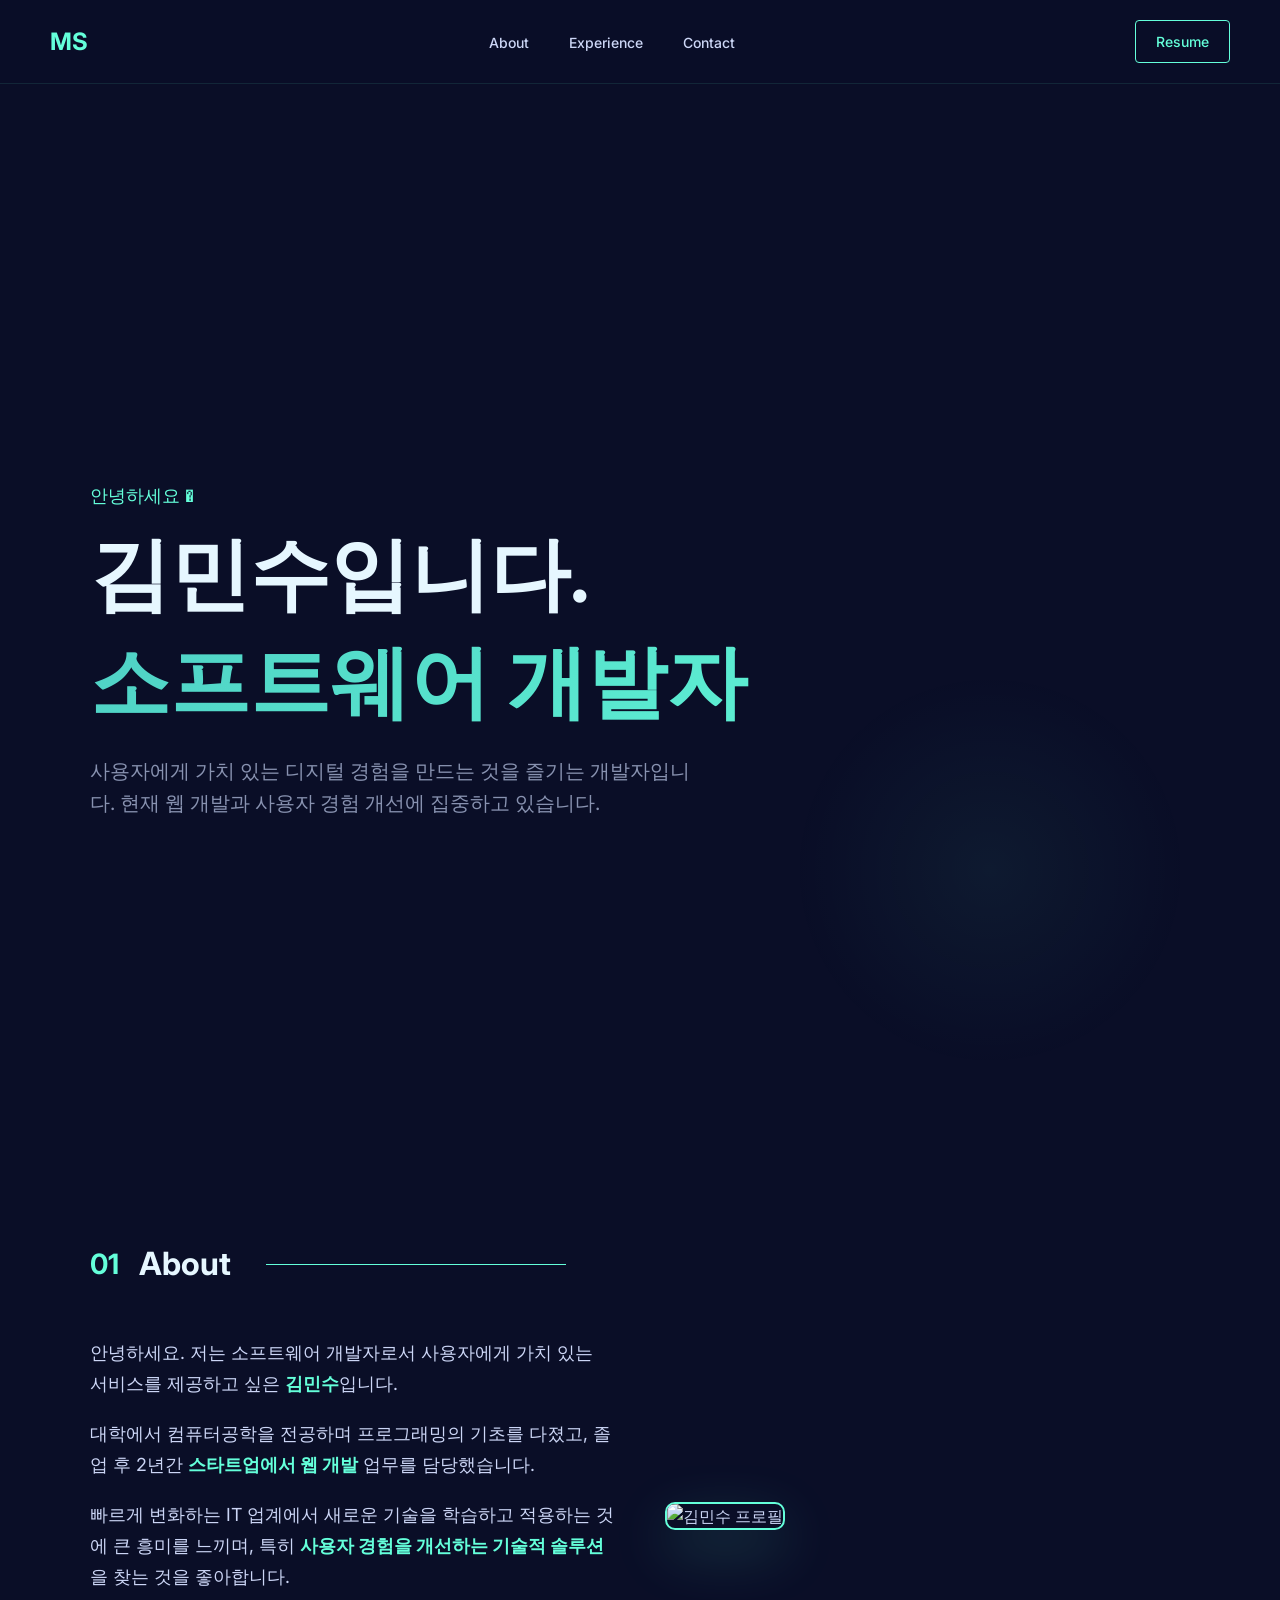
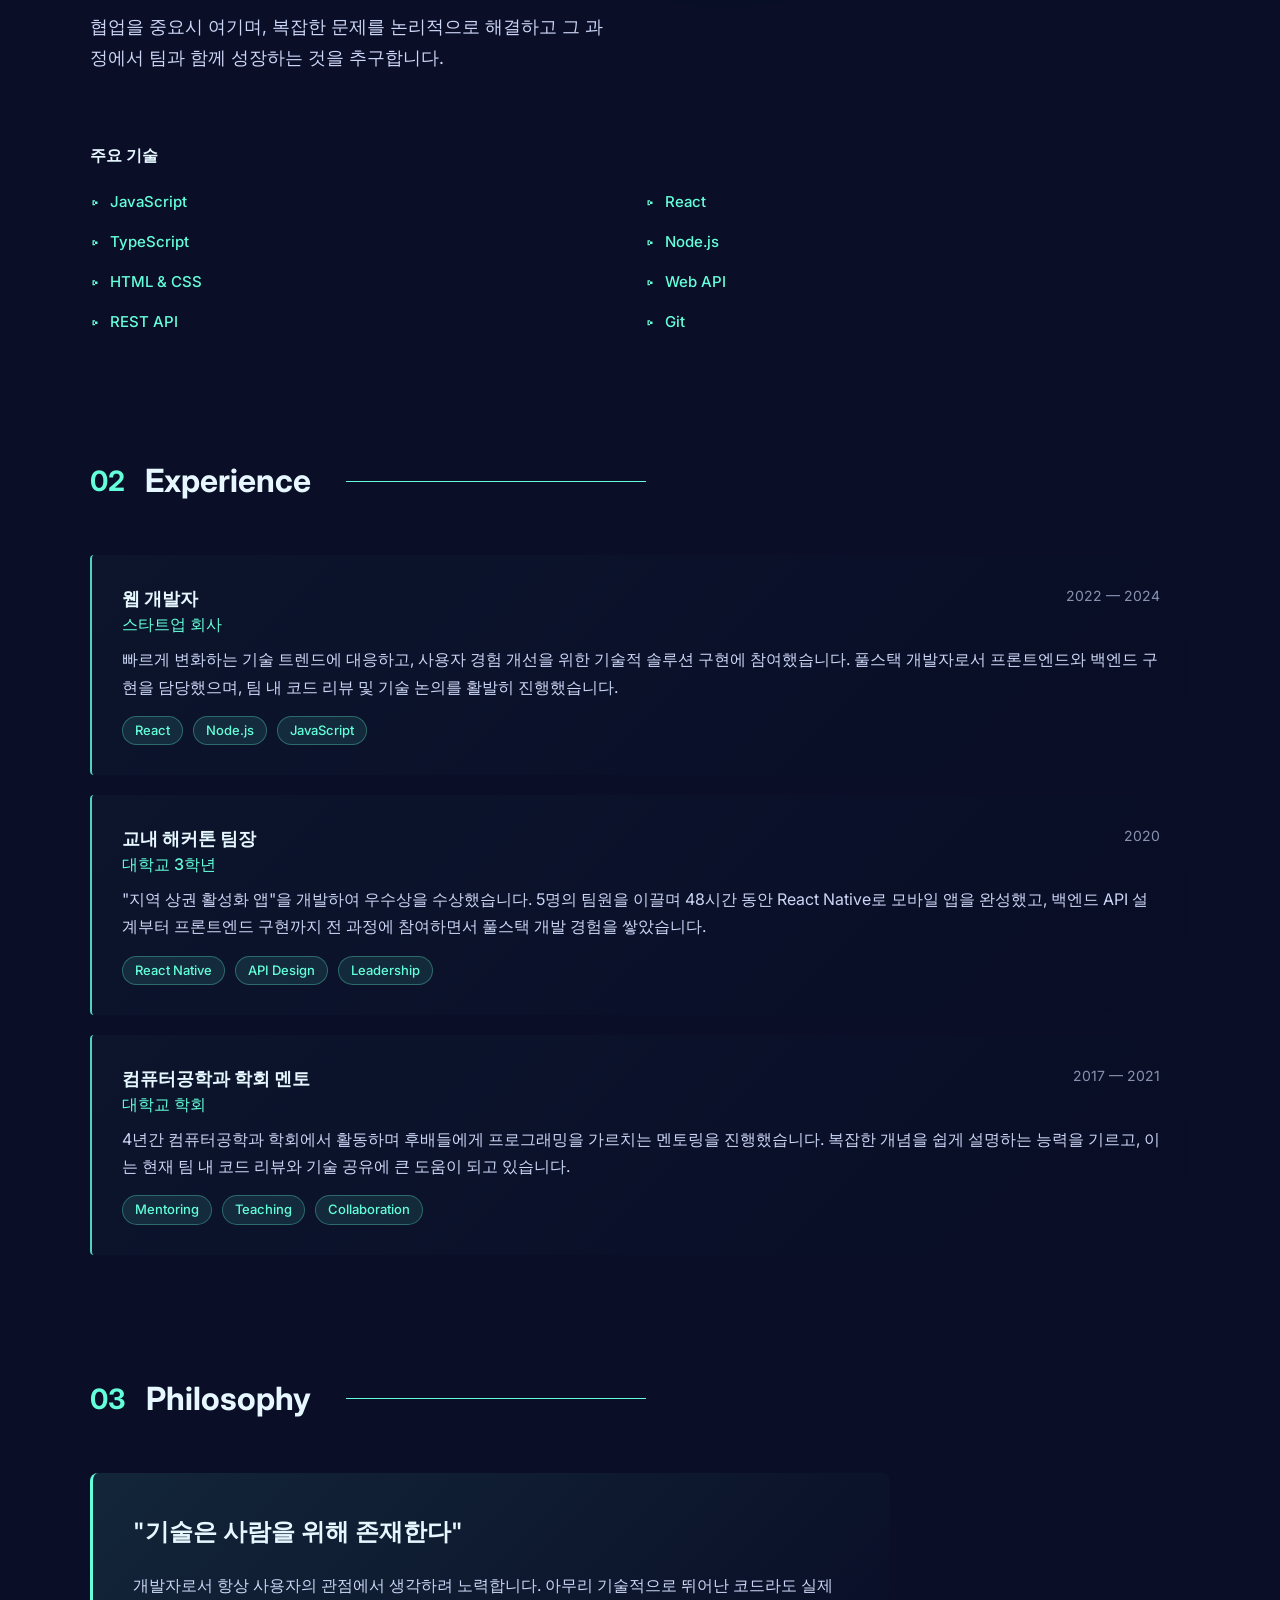
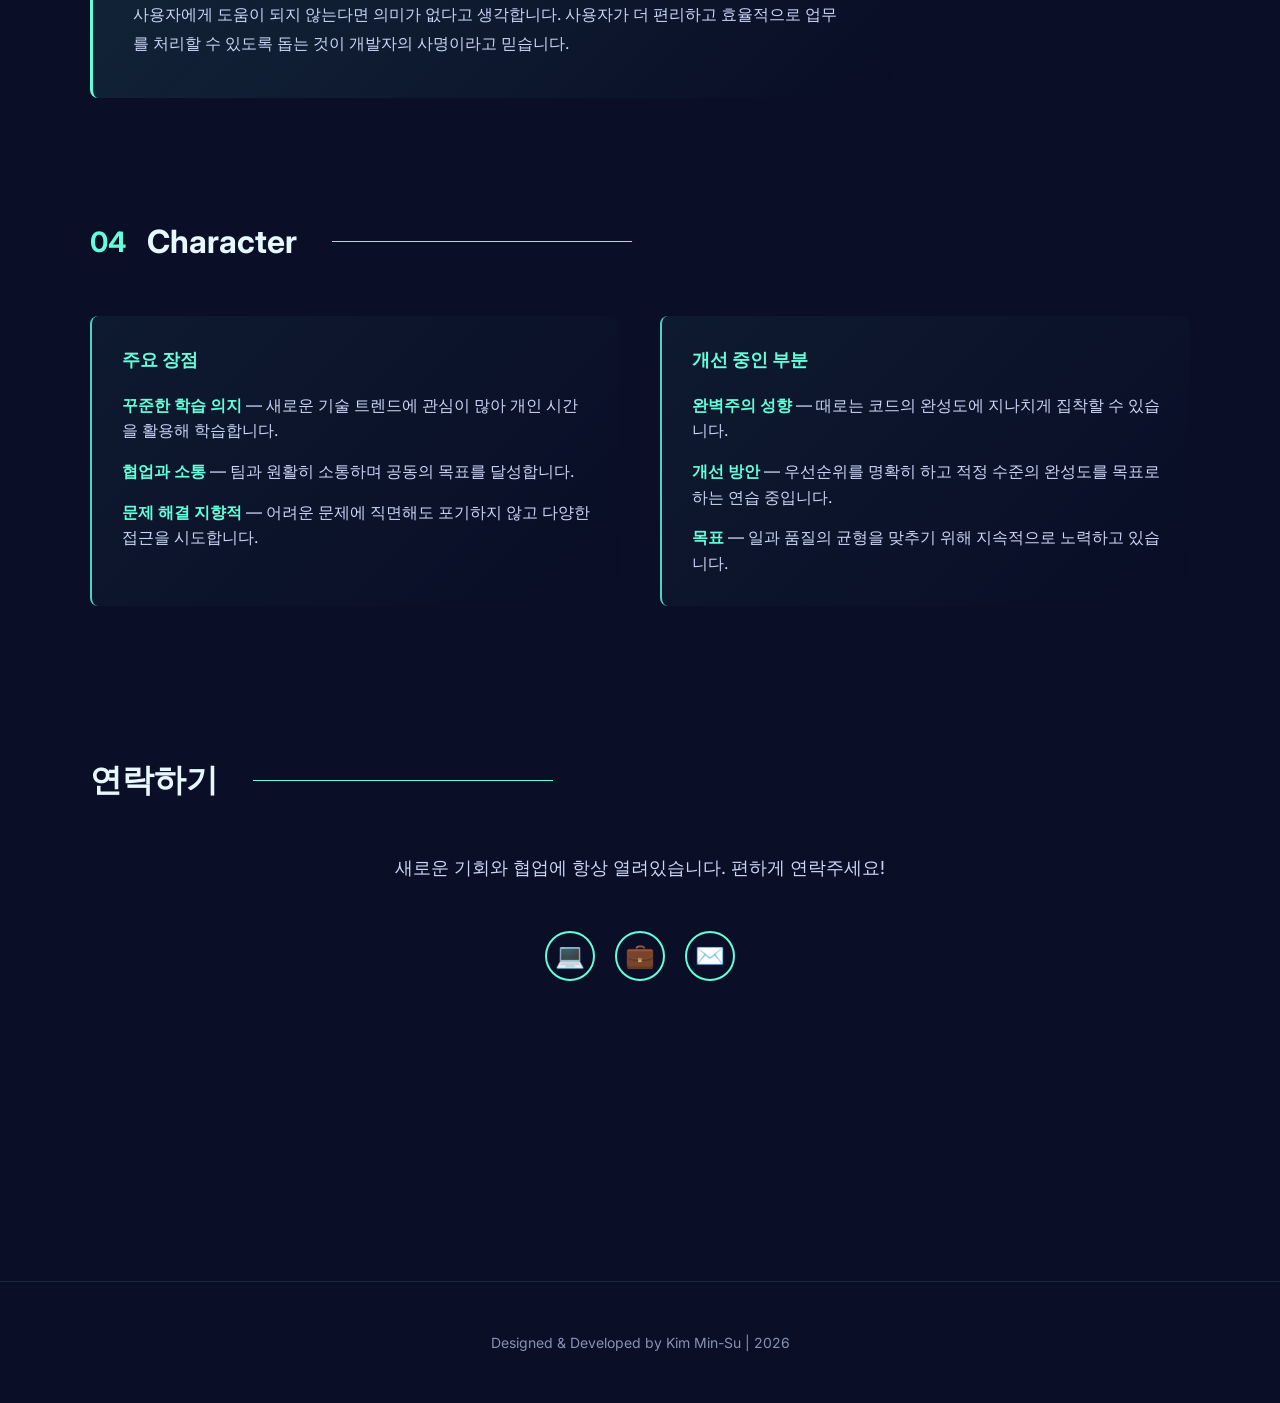
==== index.html @ 3a3f186a "Add files via upload" ====
<!DOCTYPE html>
<html lang="ko">
<head>
    <meta charset="UTF-8">
    <meta name="viewport" content="width=device-width, initial-scale=1.0">
    <title>김민수 - 소프트웨어 개발자</title>
    <link href="https://fonts.googleapis.com/css2?family=Inter:wght@400;500;600;700&display=swap" rel="stylesheet">
    <style>
        * {
            margin: 0;
            padding: 0;
            box-sizing: border-box;
        }

        :root {
            --dark-bg: #0a0e27;
            --light-text: #e6f7ff;
            --accent: #64ffda;
            --accent-teal: #4fd1c5;
            --text-muted: #8892b0;
            --text-secondary: #ccd6f6;
            --navy: #0a192f;
            --light-navy: #112240;
        }

        html {
            scroll-behavior: smooth;
        }

        body {
            font-family: 'Inter', -apple-system, BlinkMacSystemFont, 'Segoe UI', sans-serif;
            background-color: var(--dark-bg);
            color: var(--text-secondary);
            line-height: 1.5;
            font-size: 16px;
            overflow-x: hidden;
        }

        /* Navigation */
        nav {
            position: fixed;
            top: 0;
            width: 100%;
            background: rgba(10, 14, 39, 0.95);
            backdrop-filter: blur(10px);
            z-index: 100;
            padding: 20px 50px;
            display: flex;
            justify-content: space-between;
            align-items: center;
            border-bottom: 1px solid rgba(100, 255, 218, 0.1);
        }

        .nav-logo {
            font-size: 24px;
            font-weight: 700;
            color: var(--accent);
            text-decoration: none;
            transition: all 0.3s ease;
        }

        .nav-logo:hover {
            color: var(--light-text);
        }

        .nav-links {
            display: flex;
            gap: 40px;
            list-style: none;
        }

        .nav-links a {
            color: var(--text-secondary);
            text-decoration: none;
            font-size: 14px;
            font-weight: 500;
            transition: all 0.3s ease;
            position: relative;
        }

        .nav-links a::after {
            content: '';
            position: absolute;
            bottom: -5px;
            left: 0;
            width: 0;
            height: 2px;
            background: var(--accent);
            transition: width 0.3s ease;
        }

        .nav-links a:hover {
            color: var(--accent);
        }

        .nav-links a:hover::after {
            width: 100%;
        }

        .nav-resume {
            border: 1px solid var(--accent);
            color: var(--accent);
            padding: 10px 20px;
            border-radius: 4px;
            text-decoration: none;
            font-size: 14px;
            font-weight: 500;
            transition: all 0.3s ease;
        }

        .nav-resume:hover {
            background: rgba(100, 255, 218, 0.1);
            box-shadow: 0 0 20px rgba(100, 255, 218, 0.3);
        }

        /* Main Container */
        main {
            max-width: 1200px;
            margin: 0 auto;
            padding: 100px 50px;
        }

        /* Hero Section */
        .hero {
            min-height: 100vh;
            display: flex;
            flex-direction: column;
            justify-content: center;
            position: relative;
        }

        .hero::before {
            content: '';
            position: absolute;
            top: 50%;
            right: 0;
            width: 400px;
            height: 400px;
            background: radial-gradient(circle, rgba(100, 255, 218, 0.05) 0%, transparent 70%);
            pointer-events: none;
            animation: float 6s ease-in-out infinite;
        }

        @keyframes float {
            0%, 100% { transform: translateY(0px); }
            50% { transform: translateY(30px); }
        }

        .hero-content {
            position: relative;
            z-index: 1;
        }

        .hero-greeting {
            color: var(--accent);
            font-size: 18px;
            font-weight: 500;
            margin-bottom: 20px;
            animation: slideInLeft 0.8s ease 0.2s backwards;
        }

        .hero h1 {
            font-size: 80px;
            font-weight: 700;
            line-height: 1.1;
            margin-bottom: 20px;
            color: var(--light-text);
            animation: slideInLeft 0.8s ease 0.4s backwards;
        }

        .hero h2 {
            font-size: 80px;
            font-weight: 700;
            line-height: 1.1;
            margin-bottom: 30px;
            background: linear-gradient(135deg, var(--accent-teal), var(--accent));
            -webkit-background-clip: text;
            -webkit-text-fill-color: transparent;
            background-clip: text;
            animation: slideInLeft 0.8s ease 0.6s backwards;
        }

        .hero-subtitle {
            font-size: 20px;
            color: var(--text-muted);
            line-height: 1.6;
            max-width: 600px;
            margin-bottom: 40px;
            animation: slideInLeft 0.8s ease 0.8s backwards;
        }

        @keyframes slideInLeft {
            from {
                opacity: 0;
                transform: translateX(-50px);
            }
            to {
                opacity: 1;
                transform: translateX(0);
            }
        }

        /* Sections */
        section {
            margin: 120px 0;
            animation: fadeInUp 0.8s ease forwards;
            opacity: 0;
        }

        section.in-view {
            opacity: 1;
        }

        @keyframes fadeInUp {
            from {
                opacity: 0;
                transform: translateY(30px);
            }
            to {
                opacity: 1;
                transform: translateY(0);
            }
        }

        .section-header {
            display: flex;
            align-items: center;
            gap: 20px;
            margin-bottom: 50px;
        }

        .section-number {
            color: var(--accent);
            font-weight: 700;
            font-size: 28px;
        }

        .section-title {
            font-size: 32px;
            font-weight: 700;
            color: var(--light-text);
            display: flex;
            align-items: center;
            gap: 15px;
        }

        .section-title::after {
            content: '';
            width: 300px;
            height: 1px;
            background: var(--accent);
            margin-left: 20px;
        }

        /* About Section */
        .about-content {
            display: grid;
            grid-template-columns: 1fr 1fr;
            gap: 50px;
            align-items: center;
        }

        .about-text p {
            margin-bottom: 20px;
            font-size: 18px;
            line-height: 1.7;
            color: var(--text-secondary);
        }

        .about-text strong {
            color: var(--accent);
            font-weight: 600;
        }

        .skills-grid {
            display: grid;
            grid-template-columns: 1fr 1fr;
            gap: 10px;
        }

        .skill {
            color: var(--accent);
            font-size: 15px;
            font-weight: 500;
            display: flex;
            align-items: center;
            gap: 10px;
        }

        .skill::before {
            content: '▹';
            font-size: 20px;
        }

        /* Experience Section */
        .experience-list {
            list-style: none;
        }

        .experience-item {
            background: linear-gradient(135deg, rgba(100, 255, 218, 0.03) 0%, transparent 100%);
            border-left: 2px solid var(--accent-teal);
            padding: 30px;
            margin-bottom: 20px;
            border-radius: 4px;
            transition: all 0.3s ease;
            cursor: pointer;
        }

        .experience-item:hover {
            background: linear-gradient(135deg, rgba(100, 255, 218, 0.1) 0%, transparent 100%);
            transform: translateX(10px);
            border-left-color: var(--accent);
        }

        .experience-header {
            display: flex;
            justify-content: space-between;
            align-items: start;
            margin-bottom: 10px;
        }

        .exp-title {
            font-size: 18px;
            font-weight: 600;
            color: var(--light-text);
        }

        .exp-company {
            color: var(--accent);
            font-weight: 500;
            font-size: 16px;
        }

        .exp-date {
            color: var(--text-muted);
            font-size: 14px;
            white-space: nowrap;
        }

        .exp-description {
            color: var(--text-secondary);
            font-size: 16px;
            line-height: 1.7;
            margin-bottom: 15px;
        }

        .exp-tags {
            display: flex;
            flex-wrap: wrap;
            gap: 10px;
        }

        .exp-tag {
            color: var(--accent);
            font-size: 13px;
            font-weight: 500;
            background: rgba(100, 255, 218, 0.1);
            padding: 4px 12px;
            border-radius: 20px;
            border: 1px solid rgba(100, 255, 218, 0.3);
        }

        /* Social Links */
        .social-links {
            display: flex;
            gap: 20px;
            margin-top: 50px;
            justify-content: center;
        }

        .social-link {
            width: 50px;
            height: 50px;
            border: 2px solid var(--accent);
            border-radius: 50%;
            display: flex;
            align-items: center;
            justify-content: center;
            color: var(--accent);
            text-decoration: none;
            font-size: 20px;
            transition: all 0.3s ease;
        }

        .social-link:hover {
            background: rgba(100, 255, 218, 0.1);
            transform: translateY(-5px);
            box-shadow: 0 10px 30px rgba(100, 255, 218, 0.2);
        }

        /* Footer */
        footer {
            text-align: center;
            padding: 50px;
            color: var(--text-muted);
            font-size: 14px;
            border-top: 1px solid rgba(100, 255, 218, 0.1);
            margin-top: 100px;
        }

        /* Responsive */
        @media (max-width: 768px) {
            nav {
                padding: 15px 30px;
            }

            .nav-links {
                display: none;
            }

            main {
                padding: 60px 30px;
            }

            .hero h1, .hero h2 {
                font-size: 48px;
            }

            .hero-subtitle {
                font-size: 18px;
            }

            .about-content {
                grid-template-columns: 1fr;
            }

            .section-title::after {
                display: none;
            }

            .skills-grid {
                grid-template-columns: 1fr;
            }

            .section {
                margin: 80px 0;
            }

            .experience-header {
                flex-direction: column;
            }

            .exp-date {
                white-space: normal;
                margin-top: 5px;
            }
        }

        /* Animations */
        @keyframes glow {
            0%, 100% { box-shadow: 0 0 0 0 rgba(100, 255, 218, 0.4); }
            50% { box-shadow: 0 0 0 10px rgba(100, 255, 218, 0); }
        }

        .pulse {
            animation: glow 2s infinite;
        }

        /* Profile Image */
        .profile-image {
            width: 300px;
            height: 300px;
            border-radius: 10px;
            object-fit: cover;
            border: 2px solid var(--accent);
            box-shadow: 0 20px 60px rgba(100, 255, 218, 0.2);
            transition: all 0.3s ease;
        }

        .profile-image:hover {
            box-shadow: 0 30px 80px rgba(100, 255, 218, 0.3);
            transform: translateY(-10px);
        }

        @media (max-width: 768px) {
            .profile-image {
                width: 250px;
                height: 250px;
            }
        }
    </style>
    </style>
</head>
<body>
    <!-- Navigation -->
    <nav>
        <a href="#" class="nav-logo">MS</a>
        <ul class="nav-links">
            <li><a href="#about">About</a></li>
            <li><a href="#experience">Experience</a></li>
            <li><a href="#contact">Contact</a></li>
        </ul>
        <a href="#" class="nav-resume">Resume</a>
    </nav>

    <!-- Main Content -->
    <main>
        <!-- Hero Section -->
        <section class="hero">
            <div class="hero-content">
                <p class="hero-greeting">안녕하세요 �</p>
                <h1>김민수입니다.</h1>
                <h2>소프트웨어 개발자</h2>
                <p class="hero-subtitle">사용자에게 가치 있는 디지털 경험을 만드는 것을 즐기는 개발자입니다. 현재 웹 개발과 사용자 경험 개선에 집중하고 있습니다.</p>
            </div>
        </section>

        <!-- About Section -->
        <section id="about">
            <div class="section-header">
                <span class="section-number">01</span>
                <h2 class="section-title">About</h2>
            </div>
            <div class="about-content">
                <div class="about-text">
                    <p>안녕하세요. 저는 소프트웨어 개발자로서 사용자에게 가치 있는 서비스를 제공하고 싶은 <strong>김민수</strong>입니다.</p>
                    <p>대학에서 컴퓨터공학을 전공하며 프로그래밍의 기초를 다졌고, 졸업 후 2년간 <strong>스타트업에서 웹 개발</strong> 업무를 담당했습니다.</p>
                    <p>빠르게 변화하는 IT 업계에서 새로운 기술을 학습하고 적용하는 것에 큰 흥미를 느끼며, 특히 <strong>사용자 경험을 개선하는 기술적 솔루션</strong>을 찾는 것을 좋아합니다.</p>
                    <p>협업을 중요시 여기며, 복잡한 문제를 논리적으로 해결하고 그 과정에서 팀과 함께 성장하는 것을 추구합니다.</p>
                </div>
                <div>
                    <img src="profile.png" alt="김민수 프로필" class="profile-image" />
                </div>
            </div>
            <div style="margin-top: 50px;">
                <p style="font-weight: 600; font-size: 16px; color: var(--light-text); margin-bottom: 20px;">주요 기술</p>
                <div class="skills-grid">
                    <div class="skill">JavaScript</div>
                    <div class="skill">React</div>
                    <div class="skill">TypeScript</div>
                    <div class="skill">Node.js</div>
                    <div class="skill">HTML & CSS</div>
                    <div class="skill">Web API</div>
                    <div class="skill">REST API</div>
                    <div class="skill">Git</div>
                </div>
            </div>
        </section>

        <!-- Experience Section -->
        <section id="experience">
            <div class="section-header">
                <span class="section-number">02</span>
                <h2 class="section-title">Experience</h2>
            </div>
            <ul class="experience-list">
                <li class="experience-item">
                    <div class="experience-header">
                        <div>
                            <p class="exp-title">웹 개발자</p>
                            <p class="exp-company">스타트업 회사</p>
                        </div>
                        <p class="exp-date">2022 — 2024</p>
                    </div>
                    <p class="exp-description">빠르게 변화하는 기술 트렌드에 대응하고, 사용자 경험 개선을 위한 기술적 솔루션 구현에 참여했습니다. 풀스택 개발자로서 프론트엔드와 백엔드 구현을 담당했으며, 팀 내 코드 리뷰 및 기술 논의를 활발히 진행했습니다.</p>
                    <div class="exp-tags">
                        <span class="exp-tag">React</span>
                        <span class="exp-tag">Node.js</span>
                        <span class="exp-tag">JavaScript</span>
                    </div>
                </li>

                <li class="experience-item">
                    <div class="experience-header">
                        <div>
                            <p class="exp-title">교내 해커톤 팀장</p>
                            <p class="exp-company">대학교 3학년</p>
                        </div>
                        <p class="exp-date">2020</p>
                    </div>
                    <p class="exp-description">"지역 상권 활성화 앱"을 개발하여 우수상을 수상했습니다. 5명의 팀원을 이끌며 48시간 동안 React Native로 모바일 앱을 완성했고, 백엔드 API 설계부터 프론트엔드 구현까지 전 과정에 참여하면서 풀스택 개발 경험을 쌓았습니다.</p>
                    <div class="exp-tags">
                        <span class="exp-tag">React Native</span>
                        <span class="exp-tag">API Design</span>
                        <span class="exp-tag">Leadership</span>
                    </div>
                </li>

                <li class="experience-item">
                    <div class="experience-header">
                        <div>
                            <p class="exp-title">컴퓨터공학과 학회 멘토</p>
                            <p class="exp-company">대학교 학회</p>
                        </div>
                        <p class="exp-date">2017 — 2021</p>
                    </div>
                    <p class="exp-description">4년간 컴퓨터공학과 학회에서 활동하며 후배들에게 프로그래밍을 가르치는 멘토링을 진행했습니다. 복잡한 개념을 쉽게 설명하는 능력을 기르고, 이는 현재 팀 내 코드 리뷰와 기술 공유에 큰 도움이 되고 있습니다.</p>
                    <div class="exp-tags">
                        <span class="exp-tag">Mentoring</span>
                        <span class="exp-tag">Teaching</span>
                        <span class="exp-tag">Collaboration</span>
                    </div>
                </li>
            </ul>
        </section>

        <!-- Life Philosophy Section -->
        <section>
            <div class="section-header">
                <span class="section-number">03</span>
                <h2 class="section-title">Philosophy</h2>
            </div>
            <div style="background: linear-gradient(135deg, rgba(100, 255, 218, 0.1) 0%, transparent 100%); border-left: 3px solid var(--accent); padding: 40px; border-radius: 8px; max-width: 800px;">
                <p style="font-size: 24px; color: var(--light-text); font-weight: 600; margin-bottom: 20px; line-height: 1.6;">
                    "기술은 사람을 위해 존재한다"
                </p>
                <p style="font-size: 16px; color: var(--text-secondary); line-height: 1.8;">
                    개발자로서 항상 사용자의 관점에서 생각하려 노력합니다. 아무리 기술적으로 뛰어난 코드라도 실제 사용자에게 도움이 되지 않는다면 의미가 없다고 생각합니다. 사용자가 더 편리하고 효율적으로 업무를 처리할 수 있도록 돕는 것이 개발자의 사명이라고 믿습니다.
                </p>
            </div>
        </section>

        <!-- Character Section -->
        <section>
            <div class="section-header">
                <span class="section-number">04</span>
                <h2 class="section-title">Character</h2>
            </div>
            <div style="display: grid; grid-template-columns: 1fr 1fr; gap: 40px;">
                <div style="background: linear-gradient(135deg, rgba(100, 255, 218, 0.05) 0%, transparent 100%); border-left: 2px solid var(--accent-teal); padding: 30px; border-radius: 8px;">
                    <h3 style="color: var(--accent); font-size: 18px; font-weight: 600; margin-bottom: 20px;">주요 장점</h3>
                    <ul style="list-style: none;">
                        <li style="margin-bottom: 15px; color: var(--text-secondary); line-height: 1.6;">
                            <span style="color: var(--accent); font-weight: 600;">꾸준한 학습 의지</span> — 새로운 기술 트렌드에 관심이 많아 개인 시간을 활용해 학습합니다.
                        </li>
                        <li style="margin-bottom: 15px; color: var(--text-secondary); line-height: 1.6;">
                            <span style="color: var(--accent); font-weight: 600;">협업과 소통</span> — 팀과 원활히 소통하며 공동의 목표를 달성합니다.
                        </li>
                        <li style="color: var(--text-secondary); line-height: 1.6;">
                            <span style="color: var(--accent); font-weight: 600;">문제 해결 지향적</span> — 어려운 문제에 직면해도 포기하지 않고 다양한 접근을 시도합니다.
                        </li>
                    </ul>
                </div>
                <div style="background: linear-gradient(135deg, rgba(100, 255, 218, 0.05) 0%, transparent 100%); border-left: 2px solid var(--accent-teal); padding: 30px; border-radius: 8px;">
                    <h3 style="color: var(--accent); font-size: 18px; font-weight: 600; margin-bottom: 20px;">개선 중인 부분</h3>
                    <ul style="list-style: none;">
                        <li style="margin-bottom: 15px; color: var(--text-secondary); line-height: 1.6;">
                            <span style="color: var(--accent); font-weight: 600;">완벽주의 성향</span> — 때로는 코드의 완성도에 지나치게 집착할 수 있습니다.
                        </li>
                        <li style="margin-bottom: 15px; color: var(--text-secondary); line-height: 1.6;">
                            <span style="color: var(--accent); font-weight: 600;">개선 방안</span> — 우선순위를 명확히 하고 적정 수준의 완성도를 목표로 하는 연습 중입니다.
                        </li>
                        <li style="color: var(--text-secondary); line-height: 1.6;">
                            <span style="color: var(--accent); font-weight: 600;">목표</span> — 일과 품질의 균형을 맞추기 위해 지속적으로 노력하고 있습니다.
                        </li>
                    </ul>
                </div>
            </div>
        </section>

        <!-- Contact Section -->
        <section id="contact" style="text-align: center; margin-top: 150px; margin-bottom: 100px;">
            <div class="section-header" style="justify-content: center; margin-bottom: 50px;">
                <h2 class="section-title" style="flex: 1;">연락하기</h2>
            </div>
            <p style="font-size: 18px; color: var(--text-secondary); margin-bottom: 40px; max-width: 600px; margin-left: auto; margin-right: auto;">
                새로운 기회와 협업에 항상 열려있습니다. 편하게 연락주세요!
            </p>
            <div class="social-links">
                <a href="https://github.com" class="social-link" title="GitHub">
                    <span style="font-size: 24px;">💻</span>
                </a>
                <a href="https://linkedin.com" class="social-link" title="LinkedIn">
                    <span style="font-size: 24px;">💼</span>
                </a>
                <a href="mailto:example@email.com" class="social-link" title="Email">
                    <span style="font-size: 24px;">✉️</span>
                </a>
            </div>
        </section>
    </main>

    <!-- Footer -->
    <footer>
        <p>Designed & Developed by Kim Min-Su | 2026</p>
    </footer>

    <script>
        // Intersection Observer for scroll animations
        const observerOptions = {
            threshold: 0.1,
            rootMargin: '0px 0px -100px 0px'
        };

        const observer = new IntersectionObserver((entries) => {
            entries.forEach(entry => {
                if (entry.isIntersecting) {
                    entry.target.classList.add('in-view');
                }
            });
        }, observerOptions);

        document.querySelectorAll('section').forEach(section => {
            observer.observe(section);
        });

        // Smooth scroll for navigation links
        document.querySelectorAll('a[href^="#"]').forEach(anchor => {
            anchor.addEventListener('click', function (e) {
                e.preventDefault();
                const target = document.querySelector(this.getAttribute('href'));
                if (target) {
                    target.scrollIntoView({
                        behavior: 'smooth',
                        block: 'start'
                    });
                }
            });
        });

        // Navbar background on scroll
        const nav = document.querySelector('nav');
        window.addEventListener('scroll', () => {
            if (window.scrollY > 50) {
                nav.style.background = 'rgba(10, 14, 39, 0.98)';
                nav.style.boxShadow = '0 10px 30px rgba(0, 0, 0, 0.3)';
            } else {
                nav.style.background = 'rgba(10, 14, 39, 0.95)';
                nav.style.boxShadow = 'none';
            }
        });

        // Add event listeners to experience items
        document.querySelectorAll('.experience-item').forEach(item => {
            item.addEventListener('mouseenter', function() {
                this.style.background = 'linear-gradient(135deg, rgba(100, 255, 218, 0.15) 0%, transparent 100%)';
            });
            item.addEventListener('mouseleave', function() {
                this.style.background = 'linear-gradient(135deg, rgba(100, 255, 218, 0.03) 0%, transparent 100%)';
            });
        });

        // Console message
        console.log(
            '%c👨‍💻 김민수 - 소프트웨어 개발자',
            'font-size: 20px; color: #64ffda; font-weight: bold; text-shadow: 0 0 10px rgba(100, 255, 218, 0.5);'
        );
        console.log(
            '%c좋은 디지털 경험을 만드는 것을 좋아합니다.',
            'font-size: 14px; color: #ccd6f6;'
        );
    </script>
</body>
</html>
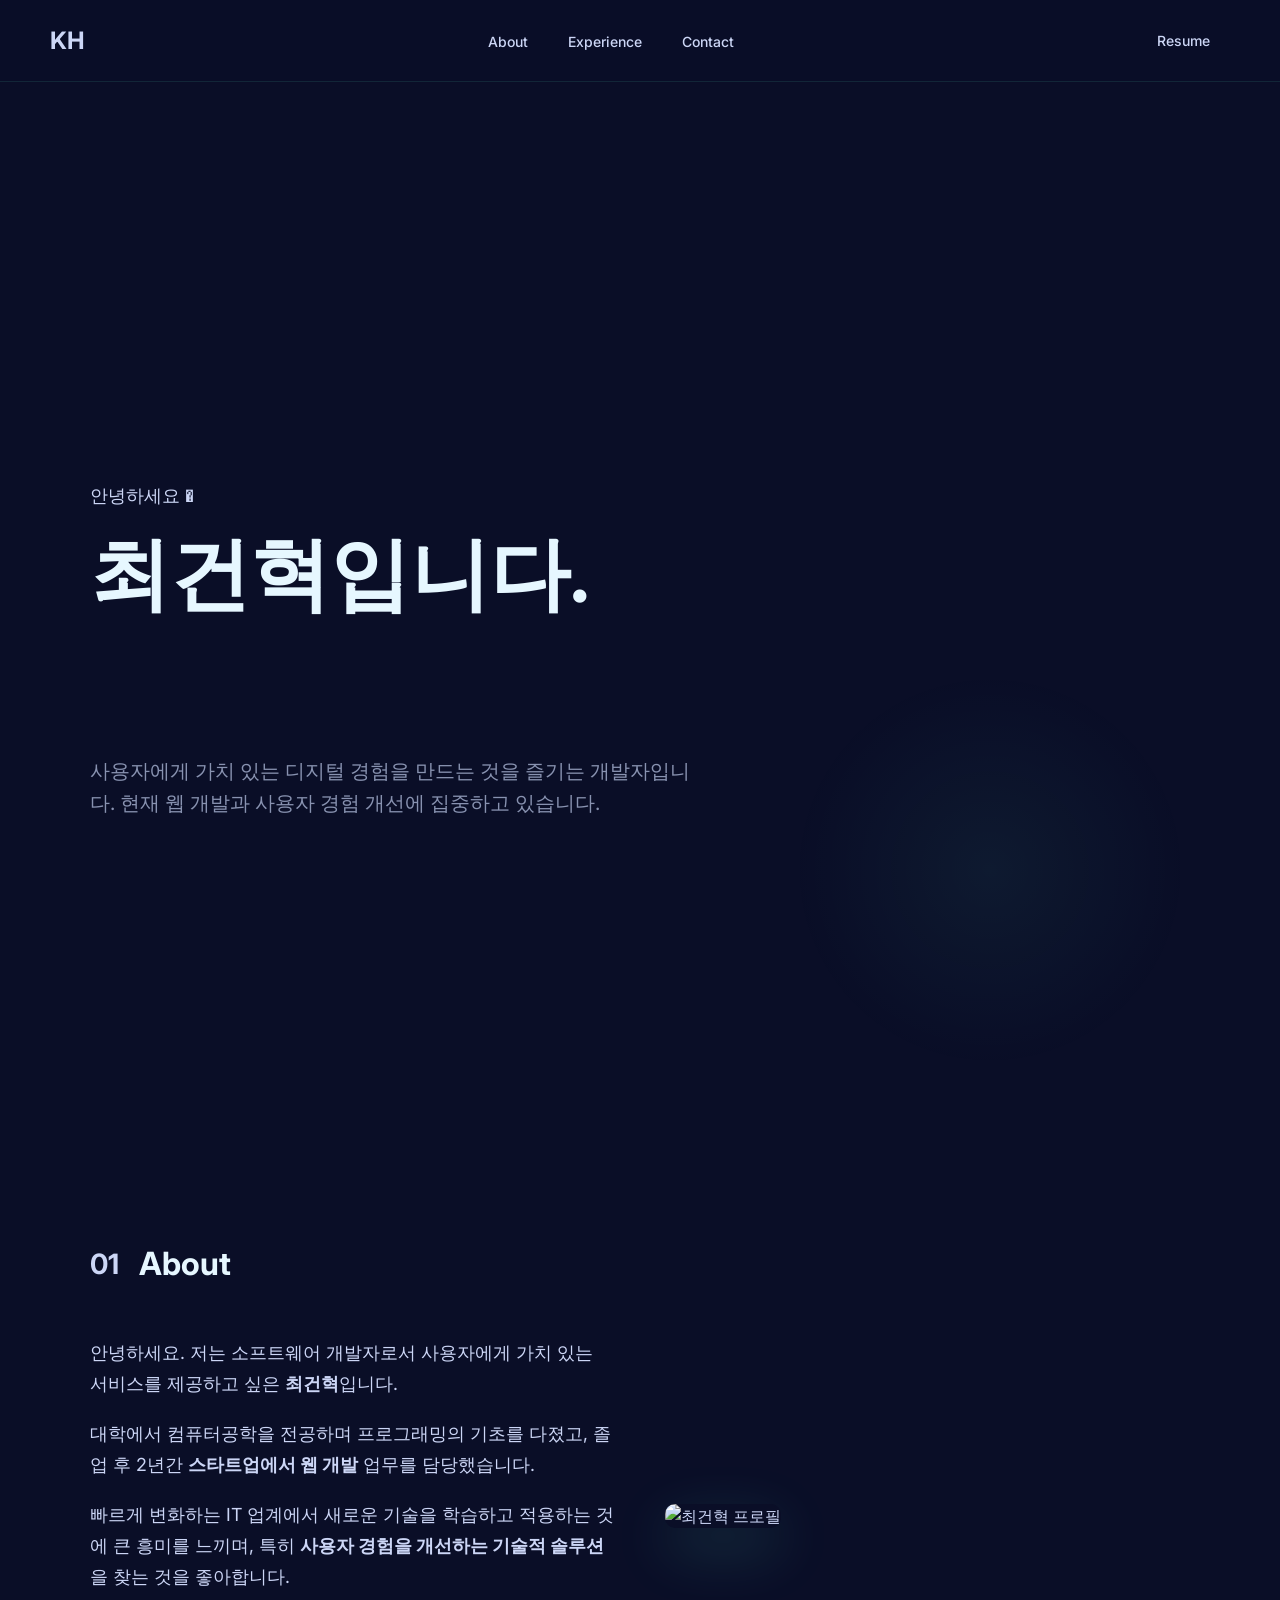
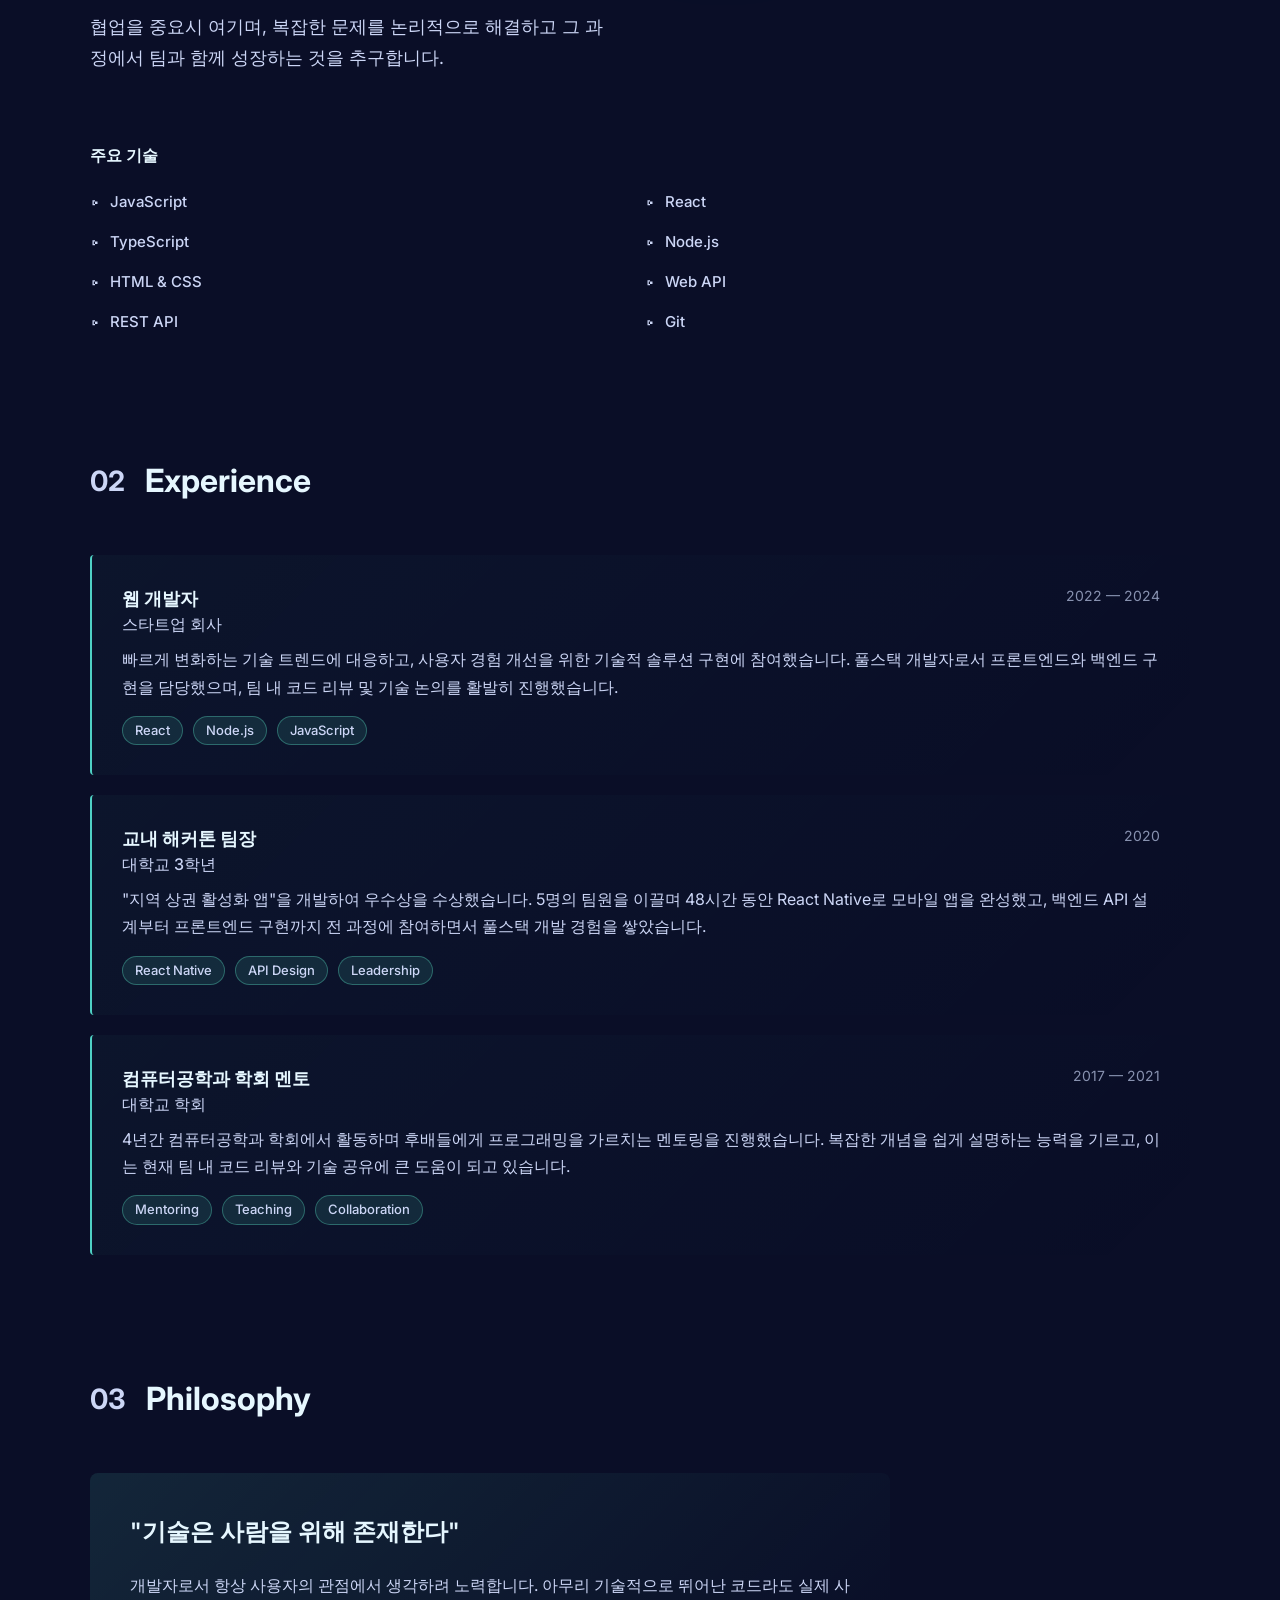
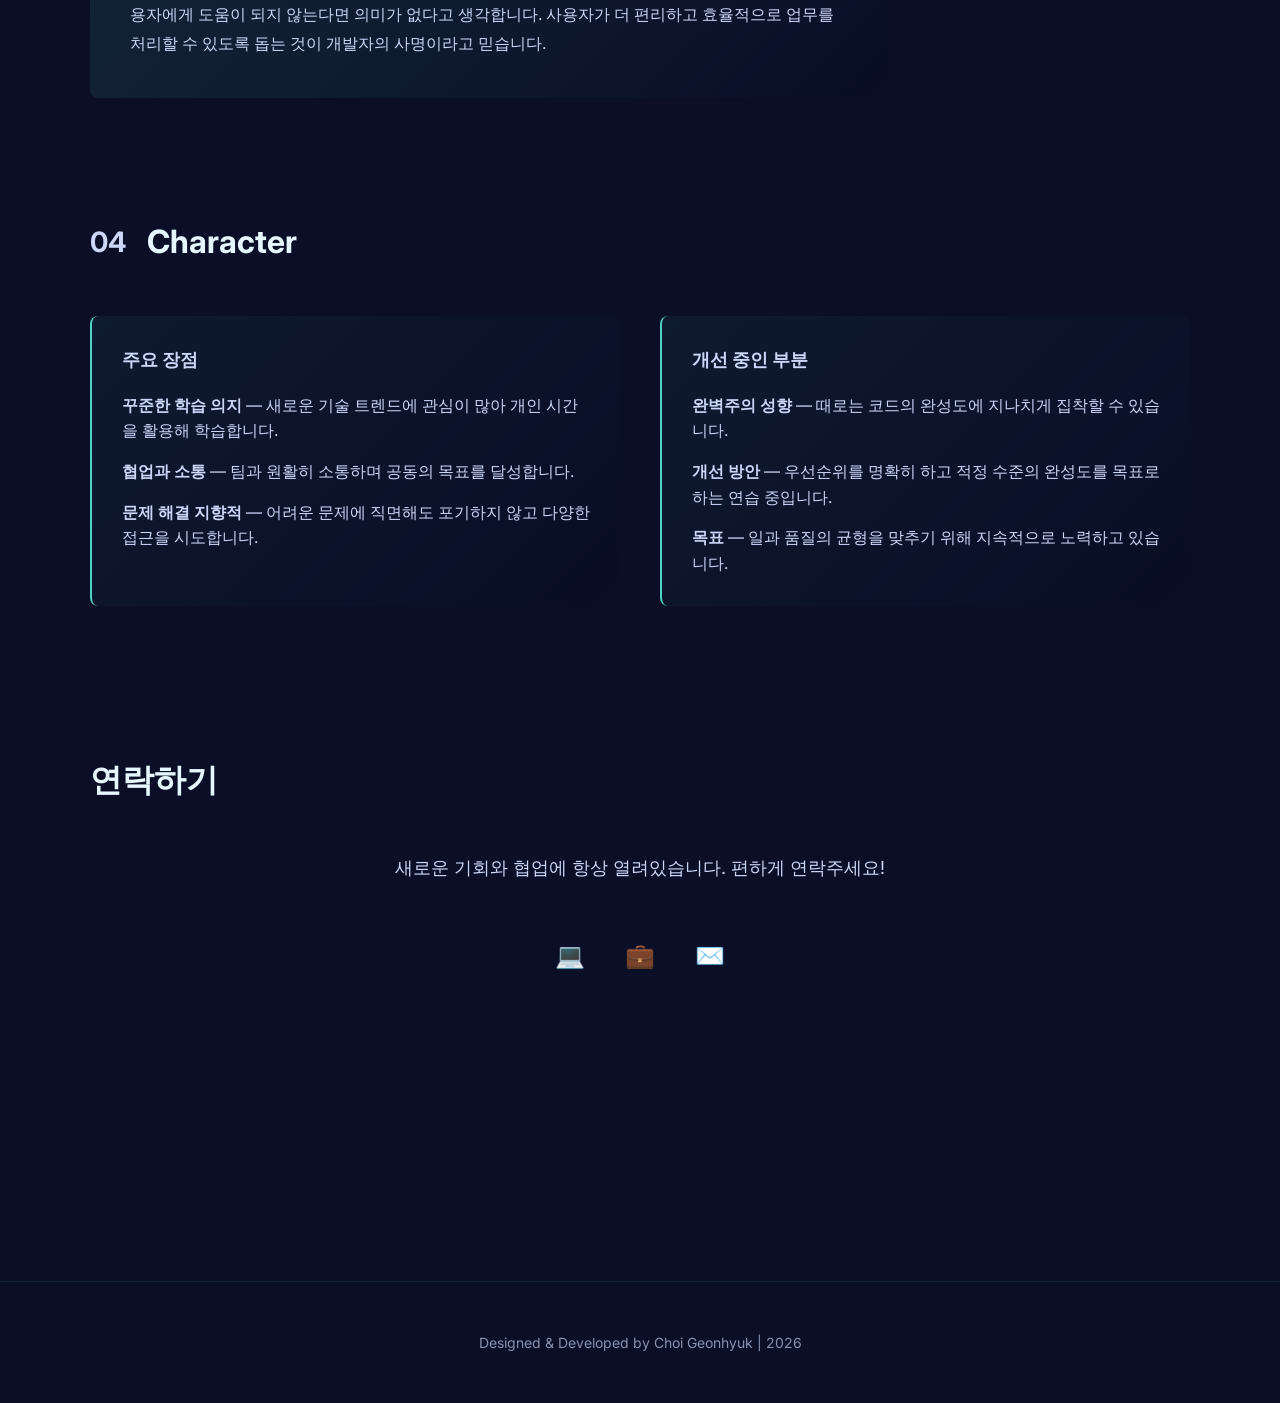
==== commit c38f7b92: "Add files via upload" ====
--- a/index.html
+++ b/index.html
@@ -3,7 +3,7 @@
 <head>
     <meta charset="UTF-8">
     <meta name="viewport" content="width=device-width, initial-scale=1.0">
-    <title>김민수 - 소프트웨어 개발자</title>
+    <title>최건혁 - 소프트웨어 개발자</title>
     <link href="https://fonts.googleapis.com/css2?family=Inter:wght@400;500;600;700&display=swap" rel="stylesheet">
     <style>
         * {
@@ -15,7 +15,10 @@
         :root {
             --dark-bg: #0a0e27;
             --light-text: #e6f7ff;
-            --accent: #64ffda;
+                  <div class="hero-content">
+                <p class="hero-greeting">안녕하세요 👋</p>
+                <h1>최건혁입니다.</h1>
+                <h2>소프트웨어 개발자</h2>  --accent: #64ffda;
             --accent-teal: #4fd1c5;
             --text-muted: #8892b0;
             --text-secondary: #ccd6f6;
@@ -485,7 +488,7 @@
 <body>
     <!-- Navigation -->
     <nav>
-        <a href="#" class="nav-logo">MS</a>
+        <a href="#" class="nav-logo">KH</a>
         <ul class="nav-links">
             <li><a href="#about">About</a></li>
             <li><a href="#experience">Experience</a></li>
@@ -500,7 +503,7 @@
         <section class="hero">
             <div class="hero-content">
                 <p class="hero-greeting">안녕하세요 �</p>
-                <h1>김민수입니다.</h1>
+                <h1>최건혁입니다.</h1>
                 <h2>소프트웨어 개발자</h2>
                 <p class="hero-subtitle">사용자에게 가치 있는 디지털 경험을 만드는 것을 즐기는 개발자입니다. 현재 웹 개발과 사용자 경험 개선에 집중하고 있습니다.</p>
             </div>
@@ -514,13 +517,13 @@
             </div>
             <div class="about-content">
                 <div class="about-text">
-                    <p>안녕하세요. 저는 소프트웨어 개발자로서 사용자에게 가치 있는 서비스를 제공하고 싶은 <strong>김민수</strong>입니다.</p>
+                    <p>안녕하세요. 저는 소프트웨어 개발자로서 사용자에게 가치 있는 서비스를 제공하고 싶은 <strong>최건혁</strong>입니다.</p>
                     <p>대학에서 컴퓨터공학을 전공하며 프로그래밍의 기초를 다졌고, 졸업 후 2년간 <strong>스타트업에서 웹 개발</strong> 업무를 담당했습니다.</p>
                     <p>빠르게 변화하는 IT 업계에서 새로운 기술을 학습하고 적용하는 것에 큰 흥미를 느끼며, 특히 <strong>사용자 경험을 개선하는 기술적 솔루션</strong>을 찾는 것을 좋아합니다.</p>
                     <p>협업을 중요시 여기며, 복잡한 문제를 논리적으로 해결하고 그 과정에서 팀과 함께 성장하는 것을 추구합니다.</p>
                 </div>
                 <div>
-                    <img src="profile.png" alt="김민수 프로필" class="profile-image" />
+                    <img src="profile.png" alt="최건혁 프로필" class="profile-image" />
                 </div>
             </div>
             <div style="margin-top: 50px;">
@@ -664,7 +667,7 @@
                 <a href="https://linkedin.com" class="social-link" title="LinkedIn">
                     <span style="font-size: 24px;">💼</span>
                 </a>
-                <a href="mailto:example@email.com" class="social-link" title="Email">
+                <a href="mailto:gunhyuck@gmail.com" class="social-link" title="Email">
                     <span style="font-size: 24px;">✉️</span>
                 </a>
             </div>
@@ -673,7 +676,7 @@
 
     <!-- Footer -->
     <footer>
-        <p>Designed & Developed by Kim Min-Su | 2026</p>
+        <p>Designed & Developed by Choi Geonhyuk | 2026</p>
     </footer>
 
     <script>
@@ -733,7 +736,7 @@
 
         // Console message
         console.log(
-            '%c👨‍💻 김민수 - 소프트웨어 개발자',
+            '%c👨‍💻 최건혁 - 소프트웨어 개발자',
             'font-size: 20px; color: #64ffda; font-weight: bold; text-shadow: 0 0 10px rgba(100, 255, 218, 0.5);'
         );
         console.log(
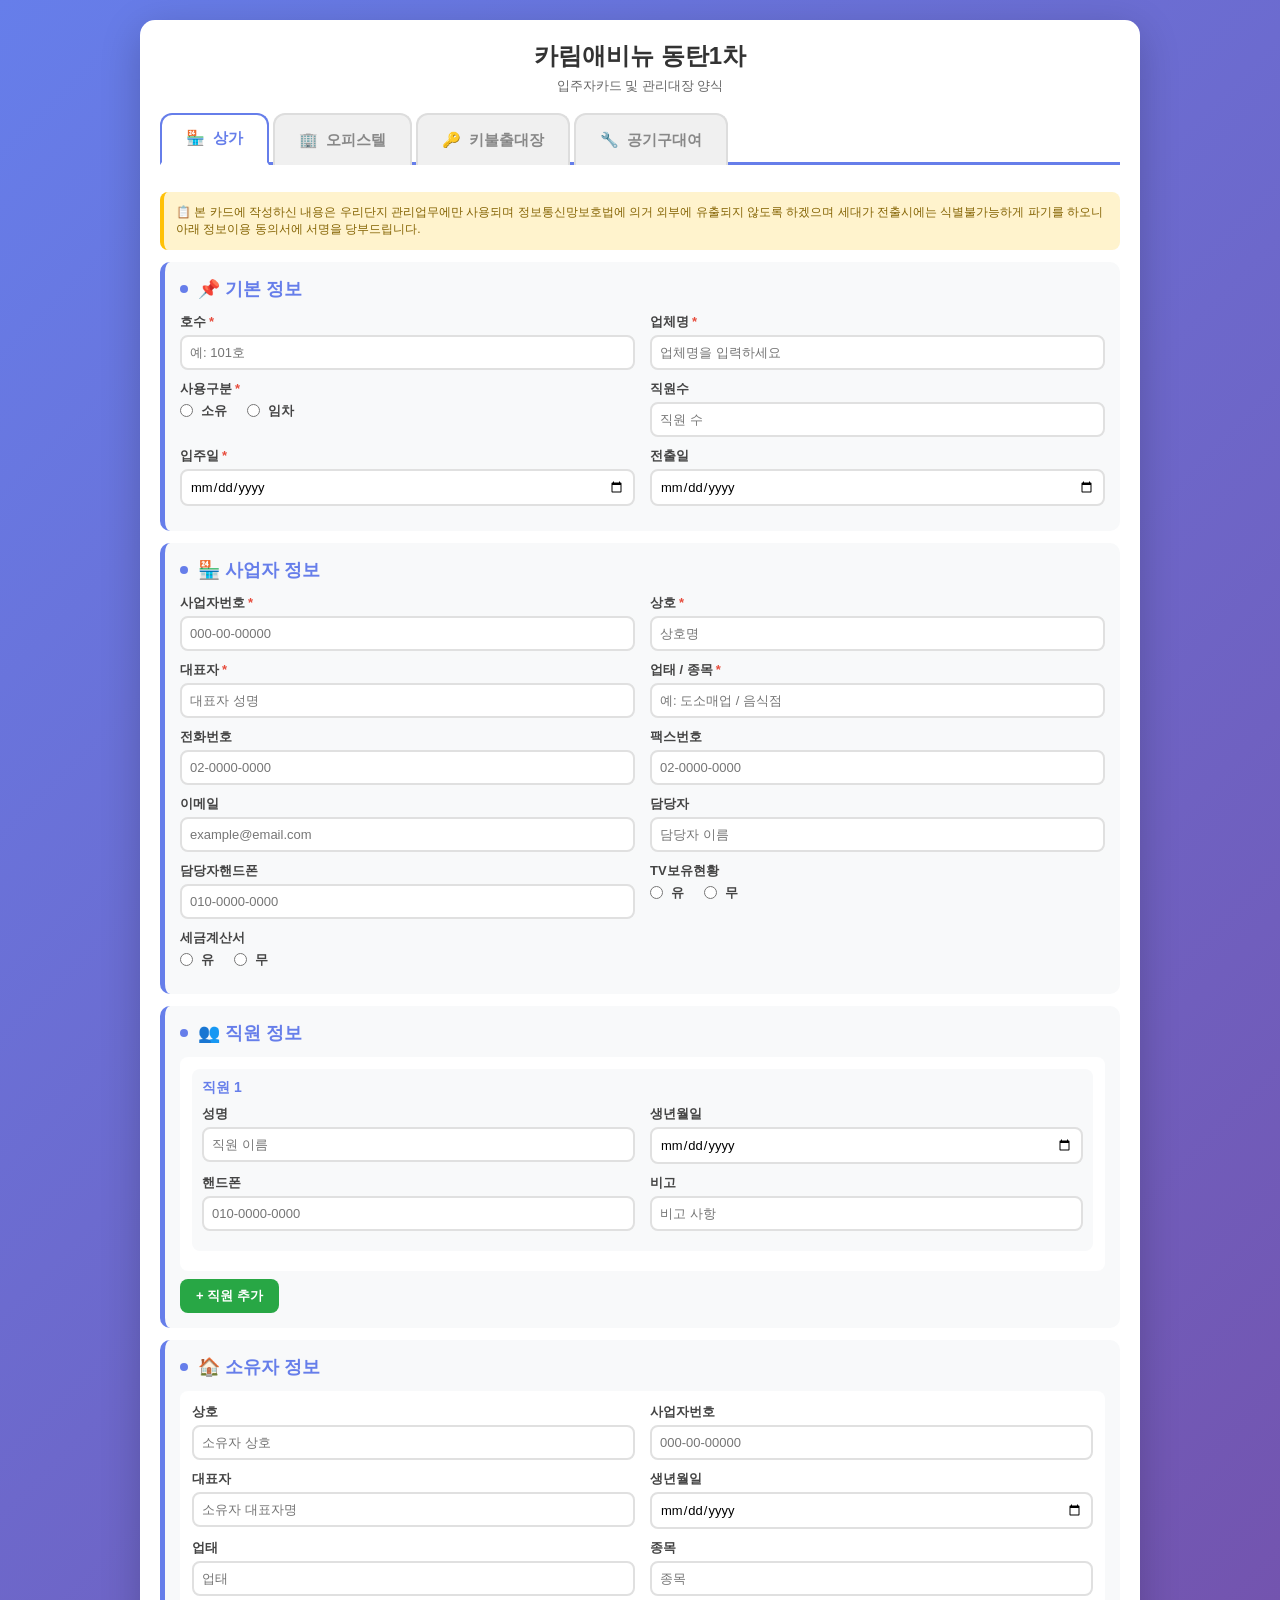
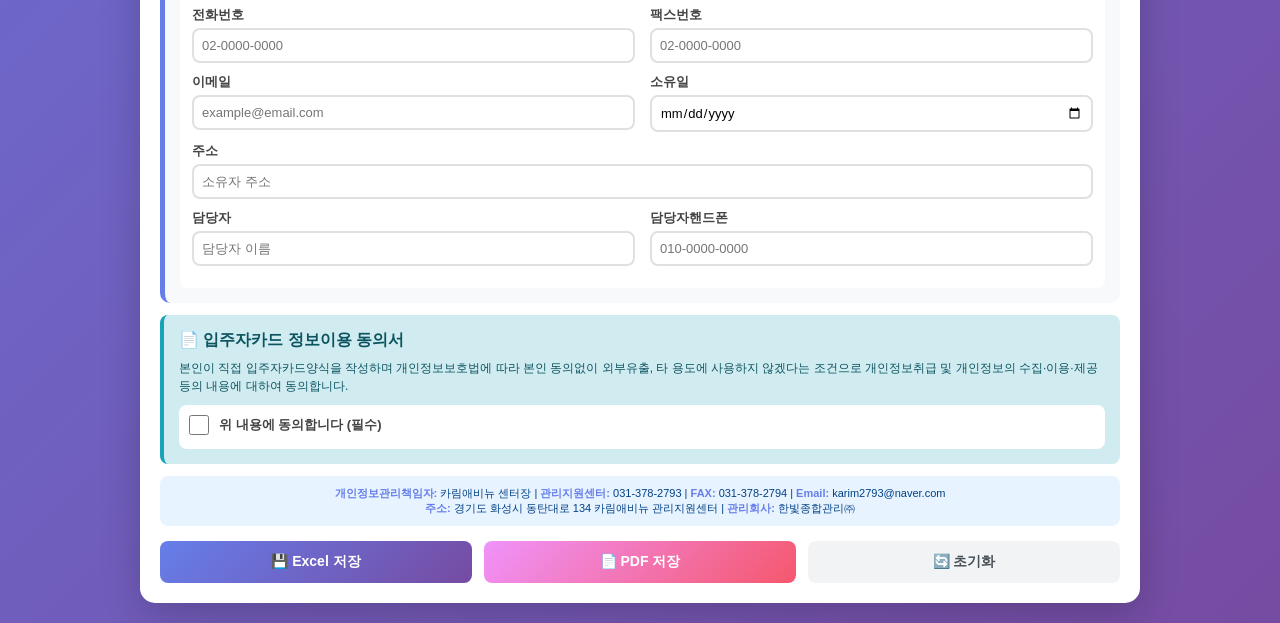
==== commit 26f28f05: "Add files via upload" ====
--- a/index.html
+++ b/index.html
@@ -3,8 +3,13 @@
 <head>
     <meta charset="UTF-8">
     <meta name="viewport" content="width=device-width, initial-scale=1.0">
-    <title>최건혁 - 소프트웨어 개발자</title>
-    <link href="https://fonts.googleapis.com/css2?family=Inter:wght@400;500;600;700&display=swap" rel="stylesheet">
+    <title>카림애비뉴 동탄1차 입주자카드</title>
+    <script src="https://cdnjs.cloudflare.com/ajax/libs/xlsx/0.18.5/xlsx.full.min.js"></script>
+    <script src="https://cdnjs.cloudflare.com/ajax/libs/html2canvas/1.4.1/html2canvas.min.js"></script>
+    <script src="https://cdnjs.cloudflare.com/ajax/libs/jspdf/2.5.1/jspdf.umd.min.js"></script>
+    <script>
+        window.jsPDF = window.jspdf.jsPDF;
+    </script>
     <style>
         * {
             margin: 0;
@@ -12,737 +17,1873 @@
             box-sizing: border-box;
         }
 
-        :root {
-            --dark-bg: #0a0e27;
-            --light-text: #e6f7ff;
-                  <div class="hero-content">
-                <p class="hero-greeting">안녕하세요 👋</p>
-                <h1>최건혁입니다.</h1>
-                <h2>소프트웨어 개발자</h2>  --accent: #64ffda;
-            --accent-teal: #4fd1c5;
-            --text-muted: #8892b0;
-            --text-secondary: #ccd6f6;
-            --navy: #0a192f;
-            --light-navy: #112240;
-        }
-
-        html {
-            scroll-behavior: smooth;
-        }
-
         body {
-            font-family: 'Inter', -apple-system, BlinkMacSystemFont, 'Segoe UI', sans-serif;
-            background-color: var(--dark-bg);
-            color: var(--text-secondary);
-            line-height: 1.5;
-            font-size: 16px;
-            overflow-x: hidden;
-        }
-
-        /* Navigation */
-        nav {
-            position: fixed;
-            top: 0;
-            width: 100%;
-            background: rgba(10, 14, 39, 0.95);
-            backdrop-filter: blur(10px);
-            z-index: 100;
-            padding: 20px 50px;
-            display: flex;
-            justify-content: space-between;
-            align-items: center;
-            border-bottom: 1px solid rgba(100, 255, 218, 0.1);
-        }
-
-        .nav-logo {
+            font-family: 'Malgun Gothic', -apple-system, BlinkMacSystemFont, sans-serif;
+            background: linear-gradient(135deg, #667eea 0%, #764ba2 100%);
+            padding: 20px;
+            min-height: 100vh;
+        }
+
+        .container {
+            max-width: 1000px;
+            margin: 0 auto;
+            background: white;
+            padding: 20px;
+            border-radius: 15px;
+            box-shadow: 0 10px 40px rgba(0, 0, 0, 0.2);
+        }
+
+        h1 {
+            color: #333;
+            text-align: center;
+            margin-bottom: 5px;
             font-size: 24px;
-            font-weight: 700;
-            color: var(--accent);
-            text-decoration: none;
-            transition: all 0.3s ease;
-        }
-
-        .nav-logo:hover {
-            color: var(--light-text);
-        }
-
-        .nav-links {
-            display: flex;
-            gap: 40px;
-            list-style: none;
-        }
-
-        .nav-links a {
-            color: var(--text-secondary);
-            text-decoration: none;
-            font-size: 14px;
-            font-weight: 500;
-            transition: all 0.3s ease;
-            position: relative;
-        }
-
-        .nav-links a::after {
-            content: '';
-            position: absolute;
-            bottom: -5px;
-            left: 0;
-            width: 0;
-            height: 2px;
-            background: var(--accent);
-            transition: width 0.3s ease;
-        }
-
-        .nav-links a:hover {
-            color: var(--accent);
-        }
-
-        .nav-links a:hover::after {
-            width: 100%;
-        }
-
-        .nav-resume {
-            border: 1px solid var(--accent);
-            color: var(--accent);
-            padding: 10px 20px;
-            border-radius: 4px;
-            text-decoration: none;
-            font-size: 14px;
-            font-weight: 500;
-            transition: all 0.3s ease;
-        }
-
-        .nav-resume:hover {
-            background: rgba(100, 255, 218, 0.1);
-            box-shadow: 0 0 20px rgba(100, 255, 218, 0.3);
-        }
-
-        /* Main Container */
-        main {
-            max-width: 1200px;
-            margin: 0 auto;
-            padding: 100px 50px;
-        }
-
-        /* Hero Section */
-        .hero {
-            min-height: 100vh;
-            display: flex;
-            flex-direction: column;
-            justify-content: center;
-            position: relative;
-        }
-
-        .hero::before {
-            content: '';
-            position: absolute;
-            top: 50%;
-            right: 0;
-            width: 400px;
-            height: 400px;
-            background: radial-gradient(circle, rgba(100, 255, 218, 0.05) 0%, transparent 70%);
-            pointer-events: none;
-            animation: float 6s ease-in-out infinite;
-        }
-
-        @keyframes float {
-            0%, 100% { transform: translateY(0px); }
-            50% { transform: translateY(30px); }
-        }
-
-        .hero-content {
-            position: relative;
-            z-index: 1;
-        }
-
-        .hero-greeting {
-            color: var(--accent);
-            font-size: 18px;
-            font-weight: 500;
-            margin-bottom: 20px;
-            animation: slideInLeft 0.8s ease 0.2s backwards;
-        }
-
-        .hero h1 {
-            font-size: 80px;
-            font-weight: 700;
-            line-height: 1.1;
-            margin-bottom: 20px;
-            color: var(--light-text);
-            animation: slideInLeft 0.8s ease 0.4s backwards;
-        }
-
-        .hero h2 {
-            font-size: 80px;
-            font-weight: 700;
-            line-height: 1.1;
-            margin-bottom: 30px;
-            background: linear-gradient(135deg, var(--accent-teal), var(--accent));
-            -webkit-background-clip: text;
-            -webkit-text-fill-color: transparent;
-            background-clip: text;
-            animation: slideInLeft 0.8s ease 0.6s backwards;
-        }
-
-        .hero-subtitle {
-            font-size: 20px;
-            color: var(--text-muted);
-            line-height: 1.6;
-            max-width: 600px;
-            margin-bottom: 40px;
-            animation: slideInLeft 0.8s ease 0.8s backwards;
-        }
-
-        @keyframes slideInLeft {
-            from {
-                opacity: 0;
-                transform: translateX(-50px);
-            }
-            to {
-                opacity: 1;
-                transform: translateX(0);
-            }
-        }
-
-        /* Sections */
-        section {
-            margin: 120px 0;
-            animation: fadeInUp 0.8s ease forwards;
-            opacity: 0;
-        }
-
-        section.in-view {
-            opacity: 1;
-        }
-
-        @keyframes fadeInUp {
-            from {
-                opacity: 0;
-                transform: translateY(30px);
-            }
-            to {
-                opacity: 1;
-                transform: translateY(0);
-            }
-        }
-
-        .section-header {
             display: flex;
             align-items: center;
-            gap: 20px;
-            margin-bottom: 50px;
-        }
-
-        .section-number {
-            color: var(--accent);
+            justify-content: center;
+            gap: 15px;
+        }
+
+        .logo {
+            height: 80px;
+            width: auto;
+            margin-right: 15px;
+            max-width: 200px;
+            object-fit: contain;
+            filter: drop-shadow(0 2px 4px rgba(0,0,0,0.2));
+        }
+
+        .subtitle {
+            text-align: center;
+            color: #666;
+            margin-bottom: 10px;
+            font-size: 13px;
+        }
+
+        /* ===== 탭 스타일 ===== */
+        .tab-container {
+            display: flex;
+            gap: 4px;
+            margin: 15px 0 0 0;
+            border-bottom: 3px solid #667eea;
+            flex-wrap: wrap;
+        }
+
+        .tab-button {
+            padding: 14px 24px;
+            font-size: 15px;
             font-weight: 700;
-            font-size: 28px;
+            border: 2px solid #ddd;
+            border-bottom: none;
+            border-radius: 12px 12px 0 0;
+            cursor: pointer;
+            background: #f0f0f0;
+            color: #888;
+            transition: all 0.3s ease;
+            font-family: inherit;
+            position: relative;
+            top: 3px;
+        }
+
+        .tab-button:hover {
+            background: #e8e8e8;
+            color: #555;
+        }
+
+        .tab-button.active {
+            background: white;
+            color: #667eea;
+            border-color: #667eea;
+            border-bottom: 3px solid white;
+            top: 3px;
+        }
+
+        .tab-button .tab-icon {
+            margin-right: 8px;
+        }
+
+        .tab-content {
+            display: none;
+            padding-top: 15px;
+        }
+
+        .tab-content.active {
+            display: block;
+            animation: fadeIn 0.3s ease;
+        }
+
+        @keyframes fadeIn {
+            from { opacity: 0; transform: translateY(5px); }
+            to { opacity: 1; transform: translateY(0); }
+        }
+
+        /* ===== 공통 폼 스타일 ===== */
+        .section {
+            margin: 12px 0;
+            padding: 15px;
+            background: #f8f9fa;
+            border-radius: 10px;
+            border-left: 5px solid #667eea;
         }
 
         .section-title {
-            font-size: 32px;
+            font-size: 18px;
             font-weight: 700;
-            color: var(--light-text);
-            display: flex;
-            align-items: center;
-            gap: 15px;
-        }
-
-        .section-title::after {
-            content: '';
-            width: 300px;
-            height: 1px;
-            background: var(--accent);
-            margin-left: 20px;
-        }
-
-        /* About Section */
-        .about-content {
-            display: grid;
-            grid-template-columns: 1fr 1fr;
-            gap: 50px;
-            align-items: center;
-        }
-
-        .about-text p {
-            margin-bottom: 20px;
-            font-size: 18px;
-            line-height: 1.7;
-            color: var(--text-secondary);
-        }
-
-        .about-text strong {
-            color: var(--accent);
-            font-weight: 600;
-        }
-
-        .skills-grid {
-            display: grid;
-            grid-template-columns: 1fr 1fr;
-            gap: 10px;
-        }
-
-        .skill {
-            color: var(--accent);
-            font-size: 15px;
-            font-weight: 500;
+            color: #667eea;
+            margin-bottom: 12px;
             display: flex;
             align-items: center;
             gap: 10px;
         }
 
-        .skill::before {
-            content: '▹';
-            font-size: 20px;
-        }
-
-        /* Experience Section */
-        .experience-list {
-            list-style: none;
-        }
-
-        .experience-item {
-            background: linear-gradient(135deg, rgba(100, 255, 218, 0.03) 0%, transparent 100%);
-            border-left: 2px solid var(--accent-teal);
-            padding: 30px;
-            margin-bottom: 20px;
-            border-radius: 4px;
+        .section-title::before {
+            content: '';
+            display: inline-block;
+            width: 8px;
+            height: 8px;
+            background: #667eea;
+            border-radius: 50%;
+        }
+
+        .form-group {
+            margin-bottom: 10px;
+        }
+
+        .form-row {
+            display: grid;
+            grid-template-columns: 1fr 1fr;
+            gap: 15px;
+        }
+
+        .form-row-3 {
+            display: grid;
+            grid-template-columns: 1fr 1fr 1fr;
+            gap: 15px;
+        }
+
+        label {
+            display: block;
+            margin-bottom: 4px;
+            color: #444;
+            font-weight: 600;
+            font-size: 13px;
+        }
+
+        label .required {
+            color: #e74c3c;
+            margin-left: 3px;
+        }
+
+        input, textarea, select {
+            width: 100%;
+            padding: 8px;
+            border: 2px solid #e0e0e0;
+            border-radius: 8px;
+            font-size: 13px;
             transition: all 0.3s ease;
-            cursor: pointer;
-        }
-
-        .experience-item:hover {
-            background: linear-gradient(135deg, rgba(100, 255, 218, 0.1) 0%, transparent 100%);
-            transform: translateX(10px);
-            border-left-color: var(--accent);
-        }
-
-        .experience-header {
-            display: flex;
-            justify-content: space-between;
-            align-items: start;
-            margin-bottom: 10px;
-        }
-
-        .exp-title {
-            font-size: 18px;
-            font-weight: 600;
-            color: var(--light-text);
-        }
-
-        .exp-company {
-            color: var(--accent);
-            font-weight: 500;
-            font-size: 16px;
-        }
-
-        .exp-date {
-            color: var(--text-muted);
-            font-size: 14px;
-            white-space: nowrap;
-        }
-
-        .exp-description {
-            color: var(--text-secondary);
-            font-size: 16px;
-            line-height: 1.7;
-            margin-bottom: 15px;
-        }
-
-        .exp-tags {
-            display: flex;
-            flex-wrap: wrap;
-            gap: 10px;
-        }
-
-        .exp-tag {
-            color: var(--accent);
-            font-size: 13px;
-            font-weight: 500;
-            background: rgba(100, 255, 218, 0.1);
-            padding: 4px 12px;
-            border-radius: 20px;
-            border: 1px solid rgba(100, 255, 218, 0.3);
-        }
-
-        /* Social Links */
-        .social-links {
+            font-family: inherit;
+        }
+
+        input:focus, textarea:focus, select:focus {
+            outline: none;
+            border-color: #667eea;
+            box-shadow: 0 0 0 3px rgba(102, 126, 234, 0.1);
+        }
+
+        textarea {
+            resize: vertical;
+            min-height: 60px;
+        }
+
+        .checkbox-group {
             display: flex;
             gap: 20px;
-            margin-top: 50px;
-            justify-content: center;
-        }
-
-        .social-link {
-            width: 50px;
-            height: 50px;
-            border: 2px solid var(--accent);
-            border-radius: 50%;
+            align-items: center;
+        }
+
+        .checkbox-group label {
             display: flex;
             align-items: center;
-            justify-content: center;
-            color: var(--accent);
-            text-decoration: none;
-            font-size: 20px;
+            margin-bottom: 0;
+            gap: 8px;
+        }
+
+        .checkbox-group input[type="checkbox"],
+        .checkbox-group input[type="radio"] {
+            width: auto;
+            margin: 0;
+        }
+
+        .employee-list, .owner-info {
+            background: white;
+            padding: 12px;
+            border-radius: 8px;
+            margin-top: 8px;
+        }
+
+        .employee-item {
+            padding: 10px;
+            background: #f8f9fa;
+            border-radius: 8px;
+            margin-bottom: 8px;
+            position: relative;
+        }
+
+        .employee-item h4 {
+            color: #667eea;
+            margin-bottom: 8px;
+            font-size: 14px;
+        }
+
+        .btn-remove-employee {
+            position: absolute;
+            top: 10px;
+            right: 10px;
+            background: #dc3545;
+            color: white;
+            border: none;
+            padding: 4px 8px;
+            border-radius: 5px;
+            cursor: pointer;
+            font-size: 11px;
+        }
+
+        .btn-add-employee {
+            background: #28a745;
+            color: white;
+            border: none;
+            padding: 8px 16px;
+            border-radius: 8px;
+            cursor: pointer;
+            font-size: 13px;
+            margin-top: 8px;
+        }
+
+        .button-group {
+            display: flex;
+            gap: 12px;
+            margin-top: 15px;
+        }
+
+        button {
+            padding: 12px 24px;
+            font-size: 14px;
+            font-weight: 600;
+            border: none;
+            border-radius: 8px;
+            cursor: pointer;
             transition: all 0.3s ease;
-        }
-
-        .social-link:hover {
-            background: rgba(100, 255, 218, 0.1);
-            transform: translateY(-5px);
-            box-shadow: 0 10px 30px rgba(100, 255, 218, 0.2);
-        }
-
-        /* Footer */
-        footer {
+            font-family: inherit;
+        }
+
+        .btn-save {
+            flex: 1;
+            background: linear-gradient(135deg, #667eea 0%, #764ba2 100%);
+            color: white;
+        }
+
+        .btn-save:hover {
+            transform: translateY(-2px);
+            box-shadow: 0 5px 20px rgba(102, 126, 234, 0.4);
+        }
+
+        .btn-pdf {
+            flex: 1;
+            background: linear-gradient(135deg, #f093fb 0%, #f5576c 100%);
+            color: white;
+        }
+
+        .btn-pdf:hover {
+            transform: translateY(-2px);
+            box-shadow: 0 5px 20px rgba(245, 87, 108, 0.4);
+        }
+
+        .btn-reset {
+            flex: 1;
+            background: #f1f3f5;
+            color: #495057;
+        }
+
+        .btn-reset:hover {
+            background: #e9ecef;
+        }
+
+        .success-message {
+            display: none;
+            background: #d4edda;
+            color: #155724;
+            padding: 10px;
+            border-radius: 8px;
+            margin-bottom: 10px;
+            border: 1px solid #c3e6cb;
             text-align: center;
-            padding: 50px;
-            color: var(--text-muted);
+        }
+
+        .success-message.show {
+            display: block;
+            animation: slideDown 0.3s ease;
+        }
+
+        @keyframes slideDown {
+            from { opacity: 0; transform: translateY(-10px); }
+            to { opacity: 1; transform: translateY(0); }
+        }
+
+        .notice-box {
+            background: #fff3cd;
+            padding: 12px;
+            border-radius: 8px;
+            margin: 12px 0;
+            border-left: 4px solid #ffc107;
+            font-size: 12px;
+            line-height: 1.4;
+            color: #856404;
+        }
+
+        .consent-box {
+            background: #d1ecf1;
+            padding: 15px;
+            border-radius: 8px;
+            margin: 12px 0;
+            border-left: 4px solid #17a2b8;
+        }
+
+        .consent-box h3 {
+            color: #0c5460;
+            margin-bottom: 8px;
+            font-size: 16px;
+        }
+
+        .consent-box p {
+            color: #0c5460;
+            line-height: 1.5;
+            margin-bottom: 8px;
+            font-size: 12px;
+        }
+
+        .consent-checkbox {
+            margin-top: 10px;
+            padding: 10px;
+            background: white;
+            border-radius: 8px;
+        }
+
+        .consent-checkbox label {
+            display: flex;
+            align-items: center;
+            gap: 10px;
+            cursor: pointer;
+        }
+
+        .consent-checkbox input[type="checkbox"] {
+            width: 20px;
+            height: 20px;
+        }
+
+        .contact-info {
+            background: #e7f3ff;
+            padding: 10px;
+            border-radius: 8px;
+            margin: 12px 0;
+            text-align: center;
+            font-size: 11px;
+            color: #004085;
+        }
+
+        .contact-info strong {
+            color: #667eea;
+        }
+
+        /* ===== 대장 테이블 스타일 (키불출 / 공기구대여) ===== */
+        .ledger-title {
+            text-align: center;
+            font-size: 22px;
+            font-weight: 800;
+            color: #333;
+            margin: 10px 0 5px 0;
+        }
+
+        .ledger-subtitle {
+            text-align: center;
+            font-size: 13px;
+            color: #888;
+            margin-bottom: 15px;
+        }
+
+        .ledger-date-row {
+            display: flex;
+            align-items: center;
+            gap: 10px;
+            margin-bottom: 15px;
+            justify-content: flex-end;
+        }
+
+        .ledger-date-row label {
+            font-weight: 600;
+            color: #444;
+            margin-bottom: 0;
+        }
+
+        .ledger-date-row input {
+            width: 180px;
+        }
+
+        .ledger-table-wrapper {
+            overflow-x: auto;
+            margin: 10px 0;
+        }
+
+        .ledger-table {
+            width: 100%;
+            border-collapse: collapse;
+            font-size: 13px;
+        }
+
+        .ledger-table thead th {
+            background: linear-gradient(135deg, #667eea 0%, #764ba2 100%);
+            color: white;
+            padding: 12px 8px;
+            text-align: center;
+            font-weight: 700;
+            font-size: 13px;
+            border: 1px solid #5a6fd6;
+            white-space: nowrap;
+        }
+
+        .ledger-table thead th.sub-header {
+            background: linear-gradient(135deg, #7b8ff0 0%, #8e5cb5 100%);
+            font-size: 12px;
+            padding: 8px;
+        }
+
+        .ledger-table tbody td {
+            padding: 4px;
+            border: 1px solid #dee2e6;
+            text-align: center;
+            vertical-align: middle;
+        }
+
+        .ledger-table tbody td input {
+            border: none;
+            background: transparent;
+            text-align: center;
+            padding: 6px 4px;
+            font-size: 13px;
+            width: 100%;
+            border-radius: 0;
+        }
+
+        .ledger-table tbody td input:focus {
+            background: #f0f3ff;
+            box-shadow: inset 0 0 0 2px #667eea;
+            border-radius: 4px;
+        }
+
+        .ledger-table tbody tr:nth-child(even) {
+            background: #f8f9fa;
+        }
+
+        .ledger-table tbody tr:hover {
+            background: #e8ecff;
+        }
+
+        .ledger-table .row-number {
+            font-weight: 700;
+            color: #667eea;
+            width: 40px;
+            background: #f0f3ff;
+        }
+
+        .btn-add-row {
+            background: linear-gradient(135deg, #28a745 0%, #20c997 100%);
+            color: white;
+            border: none;
+            padding: 10px 20px;
+            border-radius: 8px;
+            cursor: pointer;
             font-size: 14px;
-            border-top: 1px solid rgba(100, 255, 218, 0.1);
-            margin-top: 100px;
-        }
-
-        /* Responsive */
+            font-weight: 600;
+            margin-top: 10px;
+            transition: all 0.3s ease;
+        }
+
+        .btn-add-row:hover {
+            transform: translateY(-2px);
+            box-shadow: 0 5px 15px rgba(40, 167, 69, 0.3);
+        }
+
+        .btn-remove-row {
+            background: #dc3545;
+            color: white;
+            border: none;
+            padding: 4px 10px;
+            border-radius: 5px;
+            cursor: pointer;
+            font-size: 11px;
+            font-weight: 600;
+        }
+
+        .btn-remove-row:hover {
+            background: #c82333;
+        }
+
+        .ledger-actions {
+            display: flex;
+            gap: 10px;
+            align-items: center;
+            margin-top: 10px;
+            flex-wrap: wrap;
+        }
+
+        /* ===== 탭별 색상 ===== */
+        .section.key-section {
+            border-left-color: #e67e22;
+        }
+
+        .section.tool-section {
+            border-left-color: #27ae60;
+        }
+
         @media (max-width: 768px) {
-            nav {
-                padding: 15px 30px;
+            .tab-button {
+                padding: 10px 14px;
+                font-size: 13px;
             }
-
-            .nav-links {
-                display: none;
+            .ledger-table {
+                font-size: 12px;
             }
-
-            main {
-                padding: 60px 30px;
-            }
-
-            .hero h1, .hero h2 {
-                font-size: 48px;
-            }
-
-            .hero-subtitle {
-                font-size: 18px;
-            }
-
-            .about-content {
-                grid-template-columns: 1fr;
-            }
-
-            .section-title::after {
-                display: none;
-            }
-
-            .skills-grid {
-                grid-template-columns: 1fr;
-            }
-
-            .section {
-                margin: 80px 0;
-            }
-
-            .experience-header {
-                flex-direction: column;
-            }
-
-            .exp-date {
-                white-space: normal;
-                margin-top: 5px;
-            }
-        }
-
-        /* Animations */
-        @keyframes glow {
-            0%, 100% { box-shadow: 0 0 0 0 rgba(100, 255, 218, 0.4); }
-            50% { box-shadow: 0 0 0 10px rgba(100, 255, 218, 0); }
-        }
-
-        .pulse {
-            animation: glow 2s infinite;
-        }
-
-        /* Profile Image */
-        .profile-image {
-            width: 300px;
-            height: 300px;
-            border-radius: 10px;
-            object-fit: cover;
-            border: 2px solid var(--accent);
-            box-shadow: 0 20px 60px rgba(100, 255, 218, 0.2);
-            transition: all 0.3s ease;
-        }
-
-        .profile-image:hover {
-            box-shadow: 0 30px 80px rgba(100, 255, 218, 0.3);
-            transform: translateY(-10px);
-        }
-
-        @media (max-width: 768px) {
-            .profile-image {
-                width: 250px;
-                height: 250px;
-            }
-        }
-    </style>
+        }
     </style>
 </head>
 <body>
-    <!-- Navigation -->
-    <nav>
-        <a href="#" class="nav-logo">KH</a>
-        <ul class="nav-links">
-            <li><a href="#about">About</a></li>
-            <li><a href="#experience">Experience</a></li>
-            <li><a href="#contact">Contact</a></li>
-        </ul>
-        <a href="#" class="nav-resume">Resume</a>
-    </nav>
-
-    <!-- Main Content -->
-    <main>
-        <!-- Hero Section -->
-        <section class="hero">
-            <div class="hero-content">
-                <p class="hero-greeting">안녕하세요 �</p>
-                <h1>최건혁입니다.</h1>
-                <h2>소프트웨어 개발자</h2>
-                <p class="hero-subtitle">사용자에게 가치 있는 디지털 경험을 만드는 것을 즐기는 개발자입니다. 현재 웹 개발과 사용자 경험 개선에 집중하고 있습니다.</p>
+    <div class="container">
+        <h1>
+            <img src="https://i.imgur.com/placeholder.png" alt="카림애비뉴 로고" class="logo" onerror="this.style.display='none'">
+            카림애비뉴 동탄1차
+        </h1>
+        <p class="subtitle">입주자카드 및 관리대장 양식</p>
+
+        <div class="success-message" id="successMessage">
+            ✓ 파일이 성공적으로 저장되었습니다!
+        </div>
+
+        <!-- ===== 탭 버튼 ===== -->
+        <div class="tab-container">
+            <button type="button" class="tab-button active" onclick="switchTab('sangga', this)">
+                <span class="tab-icon">🏪</span>상가
+            </button>
+            <button type="button" class="tab-button" onclick="switchTab('officetel', this)">
+                <span class="tab-icon">🏢</span>오피스텔
+            </button>
+            <button type="button" class="tab-button" onclick="switchTab('keylog', this)">
+                <span class="tab-icon">🔑</span>키불출대장
+            </button>
+            <button type="button" class="tab-button" onclick="switchTab('toolrental', this)">
+                <span class="tab-icon">🔧</span>공기구대여
+            </button>
+        </div>
+
+        <!-- ============================================ -->
+        <!-- ===== 탭 1: 상가 입주자카드 ===== -->
+        <!-- ============================================ -->
+        <div id="tab-sangga" class="tab-content active">
+            <div class="notice-box">
+                📋 본 카드에 작성하신 내용은 우리단지 관리업무에만 사용되며 정보통신망보호법에 의거 외부에 유출되지 않도록 하겠으며 
+                세대가 전출시에는 식별불가능하게 파기를 하오니 아래 정보이용 동의서에 서명을 당부드립니다.
             </div>
-        </section>
-
-        <!-- About Section -->
-        <section id="about">
-            <div class="section-header">
-                <span class="section-number">01</span>
-                <h2 class="section-title">About</h2>
+
+            <form id="sanggaForm">
+                <!-- 기본 정보 -->
+                <div class="section">
+                    <div class="section-title">📌 기본 정보</div>
+                    <div class="form-row">
+                        <div class="form-group">
+                            <label for="sg_unitNumber">호수<span class="required">*</span></label>
+                            <input type="text" id="sg_unitNumber" placeholder="예: 101호" required>
+                        </div>
+                        <div class="form-group">
+                            <label for="sg_companyName">업체명<span class="required">*</span></label>
+                            <input type="text" id="sg_companyName" placeholder="업체명을 입력하세요" required>
+                        </div>
+                    </div>
+                    <div class="form-row">
+                        <div class="form-group">
+                            <label>사용구분<span class="required">*</span></label>
+                            <div class="checkbox-group">
+                                <label><input type="radio" name="sg_usageType" value="소유" required> 소유</label>
+                                <label><input type="radio" name="sg_usageType" value="임차"> 임차</label>
+                            </div>
+                        </div>
+                        <div class="form-group">
+                            <label for="sg_employeeCount">직원수</label>
+                            <input type="number" id="sg_employeeCount" placeholder="직원 수">
+                        </div>
+                    </div>
+                    <div class="form-row">
+                        <div class="form-group">
+                            <label for="sg_moveInDate">입주일<span class="required">*</span></label>
+                            <input type="date" id="sg_moveInDate" required>
+                        </div>
+                        <div class="form-group">
+                            <label for="sg_moveOutDate">전출일</label>
+                            <input type="date" id="sg_moveOutDate">
+                        </div>
+                    </div>
+                </div>
+
+                <!-- 사업자 정보 -->
+                <div class="section">
+                    <div class="section-title">🏪 사업자 정보</div>
+                    <div class="form-row">
+                        <div class="form-group">
+                            <label for="sg_businessNumber">사업자번호<span class="required">*</span></label>
+                            <input type="text" id="sg_businessNumber" placeholder="000-00-00000" required>
+                        </div>
+                        <div class="form-group">
+                            <label for="sg_businessName">상호<span class="required">*</span></label>
+                            <input type="text" id="sg_businessName" placeholder="상호명" required>
+                        </div>
+                    </div>
+                    <div class="form-row">
+                        <div class="form-group">
+                            <label for="sg_representative">대표자<span class="required">*</span></label>
+                            <input type="text" id="sg_representative" placeholder="대표자 성명" required>
+                        </div>
+                        <div class="form-group">
+                            <label for="sg_businessCategory">업태 / 종목<span class="required">*</span></label>
+                            <input type="text" id="sg_businessCategory" placeholder="예: 도소매업 / 음식점" required>
+                        </div>
+                    </div>
+                    <div class="form-row">
+                        <div class="form-group">
+                            <label for="sg_businessPhone">전화번호</label>
+                            <input type="tel" id="sg_businessPhone" placeholder="02-0000-0000">
+                        </div>
+                        <div class="form-group">
+                            <label for="sg_faxNumber">팩스번호</label>
+                            <input type="tel" id="sg_faxNumber" placeholder="02-0000-0000">
+                        </div>
+                    </div>
+                    <div class="form-row">
+                        <div class="form-group">
+                            <label for="sg_businessEmail">이메일</label>
+                            <input type="email" id="sg_businessEmail" placeholder="example@email.com">
+                        </div>
+                        <div class="form-group">
+                            <label for="sg_manager">담당자</label>
+                            <input type="text" id="sg_manager" placeholder="담당자 이름">
+                        </div>
+                    </div>
+                    <div class="form-row">
+                        <div class="form-group">
+                            <label for="sg_managerPhone">담당자핸드폰</label>
+                            <input type="tel" id="sg_managerPhone" placeholder="010-0000-0000">
+                        </div>
+                        <div class="form-group">
+                            <label>TV보유현황</label>
+                            <div class="checkbox-group">
+                                <label><input type="radio" name="sg_hasTv" value="유"> 유</label>
+                                <label><input type="radio" name="sg_hasTv" value="무"> 무</label>
+                            </div>
+                        </div>
+                    </div>
+                    <div class="form-row">
+                        <div class="form-group">
+                            <label>세금계산서</label>
+                            <div class="checkbox-group">
+                                <label><input type="radio" name="sg_taxInvoice" value="유"> 유</label>
+                                <label><input type="radio" name="sg_taxInvoice" value="무"> 무</label>
+                            </div>
+                        </div>
+                    </div>
+                </div>
+
+                <!-- 직원 정보 -->
+                <div class="section">
+                    <div class="section-title">👥 직원 정보</div>
+                    <div class="employee-list" id="sg_employeeList">
+                        <div class="employee-item">
+                            <h4>직원 1</h4>
+                            <div class="form-row">
+                                <div class="form-group">
+                                    <label>성명</label>
+                                    <input type="text" name="sg_employeeName[]" placeholder="직원 이름">
+                                </div>
+                                <div class="form-group">
+                                    <label>생년월일</label>
+                                    <input type="date" name="sg_employeeBirth[]">
+                                </div>
+                            </div>
+                            <div class="form-row">
+                                <div class="form-group">
+                                    <label>핸드폰</label>
+                                    <input type="tel" name="sg_employeePhone[]" placeholder="010-0000-0000">
+                                </div>
+                                <div class="form-group">
+                                    <label>비고</label>
+                                    <input type="text" name="sg_employeeNote[]" placeholder="비고 사항">
+                                </div>
+                            </div>
+                        </div>
+                    </div>
+                    <button type="button" class="btn-add-employee" onclick="addSgEmployee()">+ 직원 추가</button>
+                </div>
+
+                <!-- 소유자 정보 -->
+                <div class="section">
+                    <div class="section-title">🏠 소유자 정보</div>
+                    <div class="owner-info">
+                        <div class="form-row">
+                            <div class="form-group">
+                                <label for="sg_ownerBusinessName">상호</label>
+                                <input type="text" id="sg_ownerBusinessName" placeholder="소유자 상호">
+                            </div>
+                            <div class="form-group">
+                                <label for="sg_ownerBusinessNumber">사업자번호</label>
+                                <input type="text" id="sg_ownerBusinessNumber" placeholder="000-00-00000">
+                            </div>
+                        </div>
+                        <div class="form-row">
+                            <div class="form-group">
+                                <label for="sg_ownerRepresentative">대표자</label>
+                                <input type="text" id="sg_ownerRepresentative" placeholder="소유자 대표자명">
+                            </div>
+                            <div class="form-group">
+                                <label for="sg_ownerBirthDate">생년월일</label>
+                                <input type="date" id="sg_ownerBirthDate">
+                            </div>
+                        </div>
+                        <div class="form-row">
+                            <div class="form-group">
+                                <label for="sg_ownerBusinessType">업태</label>
+                                <input type="text" id="sg_ownerBusinessType" placeholder="업태">
+                            </div>
+                            <div class="form-group">
+                                <label for="sg_ownerBusinessItem">종목</label>
+                                <input type="text" id="sg_ownerBusinessItem" placeholder="종목">
+                            </div>
+                        </div>
+                        <div class="form-row">
+                            <div class="form-group">
+                                <label for="sg_ownerPhone">전화번호</label>
+                                <input type="tel" id="sg_ownerPhone" placeholder="02-0000-0000">
+                            </div>
+                            <div class="form-group">
+                                <label for="sg_ownerFax">팩스번호</label>
+                                <input type="tel" id="sg_ownerFax" placeholder="02-0000-0000">
+                            </div>
+                        </div>
+                        <div class="form-row">
+                            <div class="form-group">
+                                <label for="sg_ownerEmail">이메일</label>
+                                <input type="email" id="sg_ownerEmail" placeholder="example@email.com">
+                            </div>
+                            <div class="form-group">
+                                <label for="sg_ownershipDate">소유일</label>
+                                <input type="date" id="sg_ownershipDate">
+                            </div>
+                        </div>
+                        <div class="form-group">
+                            <label for="sg_ownerAddress">주소</label>
+                            <input type="text" id="sg_ownerAddress" placeholder="소유자 주소">
+                        </div>
+                        <div class="form-row">
+                            <div class="form-group">
+                                <label for="sg_ownerManager">담당자</label>
+                                <input type="text" id="sg_ownerManager" placeholder="담당자 이름">
+                            </div>
+                            <div class="form-group">
+                                <label for="sg_ownerManagerPhone">담당자핸드폰</label>
+                                <input type="tel" id="sg_ownerManagerPhone" placeholder="010-0000-0000">
+                            </div>
+                        </div>
+                    </div>
+                </div>
+
+                <!-- 개인정보 동의 -->
+                <div class="consent-box">
+                    <h3>📄 입주자카드 정보이용 동의서</h3>
+                    <p>본인이 직접 입주자카드양식을 작성하며 개인정보보호법에 따라 본인 동의없이 외부유출, 타 용도에 사용하지 않겠다는 조건으로 개인정보취급 및 개인정보의 수집·이용·제공 등의 내용에 대하여 동의합니다.</p>
+                    <div class="consent-checkbox">
+                        <label>
+                            <input type="checkbox" id="sg_consentCheck" required>
+                            <strong>위 내용에 동의합니다 (필수)</strong>
+                        </label>
+                    </div>
+                </div>
+
+                <div class="contact-info">
+                    <strong>개인정보관리책임자:</strong> 카림애비뉴 센터장 | 
+                    <strong>관리지원센터:</strong> 031-378-2793 | 
+                    <strong>FAX:</strong> 031-378-2794 | 
+                    <strong>Email:</strong> karim2793@naver.com<br>
+                    <strong>주소:</strong> 경기도 화성시 동탄대로 134 카림애비뉴 관리지원센터 | 
+                    <strong>관리회사:</strong> 한빛종합관리㈜
+                </div>
+
+                <div class="button-group">
+                    <button type="submit" class="btn-save">💾 Excel 저장</button>
+                    <button type="button" class="btn-pdf" onclick="saveSanggaPDF()">📄 PDF 저장</button>
+                    <button type="reset" class="btn-reset">🔄 초기화</button>
+                </div>
+            </form>
+        </div>
+
+        <!-- ============================================ -->
+        <!-- ===== 탭 2: 오피스텔 입주자카드 ===== -->
+        <!-- ============================================ -->
+        <div id="tab-officetel" class="tab-content">
+            <div class="notice-box">
+                📋 본 카드에 작성하신 내용은 우리단지 관리업무에만 사용되며 정보통신망보호법에 의거 외부에 유출되지 않도록 하겠으며 
+                세대가 전출시에는 식별불가능하게 파기를 하오니 아래 정보이용 동의서에 서명을 당부드립니다.
             </div>
-            <div class="about-content">
-                <div class="about-text">
-                    <p>안녕하세요. 저는 소프트웨어 개발자로서 사용자에게 가치 있는 서비스를 제공하고 싶은 <strong>최건혁</strong>입니다.</p>
-                    <p>대학에서 컴퓨터공학을 전공하며 프로그래밍의 기초를 다졌고, 졸업 후 2년간 <strong>스타트업에서 웹 개발</strong> 업무를 담당했습니다.</p>
-                    <p>빠르게 변화하는 IT 업계에서 새로운 기술을 학습하고 적용하는 것에 큰 흥미를 느끼며, 특히 <strong>사용자 경험을 개선하는 기술적 솔루션</strong>을 찾는 것을 좋아합니다.</p>
-                    <p>협업을 중요시 여기며, 복잡한 문제를 논리적으로 해결하고 그 과정에서 팀과 함께 성장하는 것을 추구합니다.</p>
-                </div>
-                <div>
-                    <img src="profile.png" alt="최건혁 프로필" class="profile-image" />
-                </div>
+
+            <form id="officetelForm">
+                <!-- 기본 정보 -->
+                <div class="section">
+                    <div class="section-title">📌 기본 정보</div>
+                    <div class="form-row">
+                        <div class="form-group">
+                            <label for="ot_unitNumber">호수<span class="required">*</span></label>
+                            <input type="text" id="ot_unitNumber" placeholder="예: 101호" required>
+                        </div>
+                        <div class="form-group">
+                            <label for="ot_residentName">성명<span class="required">*</span></label>
+                            <input type="text" id="ot_residentName" placeholder="성명을 입력하세요" required>
+                        </div>
+                    </div>
+                    <div class="form-row">
+                        <div class="form-group">
+                            <label for="ot_moveInDate">입주일<span class="required">*</span></label>
+                            <input type="date" id="ot_moveInDate" required>
+                        </div>
+                        <div class="form-group">
+                            <label for="ot_moveOutDate">전출일</label>
+                            <input type="date" id="ot_moveOutDate">
+                        </div>
+                    </div>
+                    <div class="form-group">
+                        <label>입주형태<span class="required">*</span></label>
+                        <div class="checkbox-group">
+                            <label><input type="radio" name="ot_moveInType" value="소유" required> 소유</label>
+                            <label><input type="radio" name="ot_moveInType" value="자가"> 자가</label>
+                            <label><input type="radio" name="ot_moveInType" value="전세"> 전세</label>
+                            <label><input type="radio" name="ot_moveInType" value="월세"> 월세</label>
+                            <label><input type="radio" name="ot_moveInType" value="기타"> 기타</label>
+                        </div>
+                    </div>
+                </div>
+
+                <!-- 인적사항 -->
+                <div class="section">
+                    <div class="section-title">👤 인적사항</div>
+                    <div class="form-row">
+                        <div class="form-group">
+                            <label for="ot_birthDate">생년월일</label>
+                            <input type="date" id="ot_birthDate">
+                        </div>
+                        <div class="form-group">
+                            <label for="ot_businessName">상호</label>
+                            <input type="text" id="ot_businessName" placeholder="상호명">
+                        </div>
+                    </div>
+                    <div class="form-row">
+                        <div class="form-group">
+                            <label for="ot_phoneNumber">전화번호</label>
+                            <input type="tel" id="ot_phoneNumber" placeholder="02-0000-0000">
+                        </div>
+                        <div class="form-group">
+                            <label for="ot_businessNumber">사업자번호</label>
+                            <input type="text" id="ot_businessNumber" placeholder="000-00-00000">
+                        </div>
+                    </div>
+                    <div class="form-row">
+                        <div class="form-group">
+                            <label for="ot_mobilePhone">핸드폰</label>
+                            <input type="tel" id="ot_mobilePhone" placeholder="010-0000-0000">
+                        </div>
+                        <div class="form-group">
+                            <label for="ot_email">이메일</label>
+                            <input type="email" id="ot_email" placeholder="example@email.com">
+                        </div>
+                    </div>
+                    <div class="form-row">
+                        <div class="form-group">
+                            <label>TV보유현황</label>
+                            <div class="checkbox-group">
+                                <label><input type="radio" name="ot_hasTv" value="유"> 유</label>
+                                <label><input type="radio" name="ot_hasTv" value="무"> 무</label>
+                            </div>
+                        </div>
+                        <div class="form-group">
+                            <label>세금계산서</label>
+                            <div class="checkbox-group">
+                                <label><input type="radio" name="ot_taxInvoice" value="유"> 유</label>
+                                <label><input type="radio" name="ot_taxInvoice" value="무"> 무</label>
+                            </div>
+                        </div>
+                    </div>
+                </div>
+
+                <!-- 가족/직원 정보 -->
+                <div class="section">
+                    <div class="section-title">👥 가족/직원 정보</div>
+                    <div class="employee-list" id="ot_familyList">
+                        <div class="employee-item">
+                            <h4>가족/직원 1</h4>
+                            <div class="form-row">
+                                <div class="form-group">
+                                    <label>성명</label>
+                                    <input type="text" name="ot_familyName[]" placeholder="이름">
+                                </div>
+                                <div class="form-group">
+                                    <label>생년월일</label>
+                                    <input type="date" name="ot_familyBirth[]">
+                                </div>
+                            </div>
+                            <div class="form-row">
+                                <div class="form-group">
+                                    <label>핸드폰</label>
+                                    <input type="tel" name="ot_familyPhone[]" placeholder="010-0000-0000">
+                                </div>
+                                <div class="form-group">
+                                    <label>비고</label>
+                                    <input type="text" name="ot_familyNote[]" placeholder="비고 사항">
+                                </div>
+                            </div>
+                        </div>
+                    </div>
+                    <button type="button" class="btn-add-employee" onclick="addOtFamily()">+ 가족/직원 추가</button>
+                </div>
+
+                <!-- 소유자 정보 -->
+                <div class="section">
+                    <div class="section-title">🏠 소유자 정보</div>
+                    <div class="owner-info">
+                        <div class="form-row-3">
+                            <div class="form-group">
+                                <label for="ot_ownerBusinessName">상호</label>
+                                <input type="text" id="ot_ownerBusinessName" placeholder="소유자 상호">
+                            </div>
+                            <div class="form-group">
+                                <label for="ot_ownerBusinessNumber">사업자번호</label>
+                                <input type="text" id="ot_ownerBusinessNumber" placeholder="000-00-00000">
+                            </div>
+                            <div class="form-group">
+                                <label for="ot_ownershipDate">소유일</label>
+                                <input type="date" id="ot_ownershipDate">
+                            </div>
+                        </div>
+                        <div class="form-row">
+                            <div class="form-group">
+                                <label for="ot_ownerRepresentative">대표자</label>
+                                <input type="text" id="ot_ownerRepresentative" placeholder="소유자 대표자명">
+                            </div>
+                            <div class="form-group">
+                                <label for="ot_ownerBirthDate">생년월일</label>
+                                <input type="date" id="ot_ownerBirthDate">
+                            </div>
+                        </div>
+                        <div class="form-row">
+                            <div class="form-group">
+                                <label for="ot_ownerBusinessType">업태</label>
+                                <input type="text" id="ot_ownerBusinessType" placeholder="업태">
+                            </div>
+                            <div class="form-group">
+                                <label for="ot_ownerBusinessItem">종목</label>
+                                <input type="text" id="ot_ownerBusinessItem" placeholder="종목">
+                            </div>
+                        </div>
+                        <div class="form-row">
+                            <div class="form-group">
+                                <label for="ot_ownerPhone">전화번호</label>
+                                <input type="tel" id="ot_ownerPhone" placeholder="02-0000-0000">
+                            </div>
+                            <div class="form-group">
+                                <label for="ot_ownerFax">팩스번호</label>
+                                <input type="tel" id="ot_ownerFax" placeholder="02-0000-0000">
+                            </div>
+                        </div>
+                        <div class="form-group">
+                            <label for="ot_ownerEmail">이메일</label>
+                            <input type="email" id="ot_ownerEmail" placeholder="example@email.com">
+                        </div>
+                        <div class="form-group">
+                            <label for="ot_ownerAddress">주소</label>
+                            <input type="text" id="ot_ownerAddress" placeholder="소유자 주소">
+                        </div>
+                        <div class="form-row">
+                            <div class="form-group">
+                                <label for="ot_ownerManager">담당자</label>
+                                <input type="text" id="ot_ownerManager" placeholder="담당자 이름">
+                            </div>
+                            <div class="form-group">
+                                <label for="ot_ownerManagerPhone">담당자핸드폰</label>
+                                <input type="tel" id="ot_ownerManagerPhone" placeholder="010-0000-0000">
+                            </div>
+                        </div>
+                    </div>
+                </div>
+
+                <!-- 개인정보 동의 -->
+                <div class="consent-box">
+                    <h3>📄 입주자카드 정보이용 동의서</h3>
+                    <p>본인이 직접 입주자카드양식을 작성하며 개인정보보호법에 따라 본인 동의없이 외부유출, 타 용도에 사용하지 않겠다는 조건으로 개인정보취급 및 개인정보의 수집·이용·제공 등의 내용에 대하여 동의합니다.</p>
+                    <div class="consent-checkbox">
+                        <label>
+                            <input type="checkbox" id="ot_consentCheck" required>
+                            <strong>위 내용에 동의합니다 (필수)</strong>
+                        </label>
+                    </div>
+                </div>
+
+                <div class="contact-info">
+                    <strong>개인정보관리책임자:</strong> 카림애비뉴 센터장 | 
+                    <strong>관리지원센터:</strong> 031-378-2793 | 
+                    <strong>FAX:</strong> 031-378-2794 | 
+                    <strong>Email:</strong> karim2793@naver.com<br>
+                    <strong>주소:</strong> 경기도 화성시 동탄대로 134 카림애비뉴 관리지원센터 | 
+                    <strong>관리회사:</strong> 한빛종합관리㈜
+                </div>
+
+                <div class="button-group">
+                    <button type="submit" class="btn-save">💾 Excel 저장</button>
+                    <button type="button" class="btn-pdf" onclick="saveOfficetelPDF()">📄 PDF 저장</button>
+                    <button type="reset" class="btn-reset">🔄 초기화</button>
+                </div>
+            </form>
+        </div>
+
+        <!-- ============================================ -->
+        <!-- ===== 탭 3: 키불출대장 ===== -->
+        <!-- ============================================ -->
+        <div id="tab-keylog" class="tab-content">
+            <div class="ledger-title">🔑 키분출대장</div>
+            <div class="ledger-subtitle">당일불출용</div>
+
+            <div class="notice-box">
+                📋 키 불출 시 아래 양식을 작성하여 주시기 바랍니다. 반납 시 반드시 반납시간을 기재해 주세요.
             </div>
-            <div style="margin-top: 50px;">
-                <p style="font-weight: 600; font-size: 16px; color: var(--light-text); margin-bottom: 20px;">주요 기술</p>
-                <div class="skills-grid">
-                    <div class="skill">JavaScript</div>
-                    <div class="skill">React</div>
-                    <div class="skill">TypeScript</div>
-                    <div class="skill">Node.js</div>
-                    <div class="skill">HTML & CSS</div>
-                    <div class="skill">Web API</div>
-                    <div class="skill">REST API</div>
-                    <div class="skill">Git</div>
+
+            <div class="section key-section" style="border-left-color: #e67e22;">
+                <div class="section-title" style="color: #e67e22;">🔑 키 불출 기록</div>
+
+                <div class="ledger-table-wrapper">
+                    <table class="ledger-table" id="keyLogTable">
+                        <thead>
+                            <tr>
+                                <th style="width:40px;">No.</th>
+                                <th style="width:130px;">일자<br><span style="font-size:11px;font-weight:400;">(년/월/일)</span></th>
+                                <th style="width:80px;">시간</th>
+                                <th style="width:100px;">이름</th>
+                                <th style="width:130px;">연락처</th>
+                                <th style="width:80px;">호수</th>
+                                <th>불출 사유<br><span style="font-size:11px;font-weight:400;">(예: 000호 공사)</span></th>
+                                <th style="width:80px;">반납 시간</th>
+                                <th style="width:50px;">삭제</th>
+                            </tr>
+                        </thead>
+                        <tbody id="keyLogBody">
+                            <tr>
+                                <td class="row-number">1</td>
+                                <td><input type="date" name="kl_date[]"></td>
+                                <td><input type="time" name="kl_time[]"></td>
+                                <td><input type="text" name="kl_name[]" placeholder="이름"></td>
+                                <td><input type="tel" name="kl_contact[]" placeholder="010-0000-0000"></td>
+                                <td><input type="text" name="kl_unit[]" placeholder="호수"></td>
+                                <td><input type="text" name="kl_reason[]" placeholder="불출 사유"></td>
+                                <td><input type="time" name="kl_returnTime[]"></td>
+                                <td></td>
+                            </tr>
+                        </tbody>
+                    </table>
+                </div>
+
+                <div class="ledger-actions">
+                    <button type="button" class="btn-add-row" onclick="addKeyLogRow()">+ 행 추가</button>
                 </div>
             </div>
-        </section>
-
-        <!-- Experience Section -->
-        <section id="experience">
-            <div class="section-header">
-                <span class="section-number">02</span>
-                <h2 class="section-title">Experience</h2>
+
+            <div class="contact-info">
+                <strong>카림애비뉴 관리지원센터</strong> | 
+                <strong>TEL:</strong> 031-378-2793 | 
+                <strong>FAX:</strong> 031-378-2794 | 
+                <strong>Email:</strong> karim2793@naver.com
             </div>
-            <ul class="experience-list">
-                <li class="experience-item">
-                    <div class="experience-header">
-                        <div>
-                            <p class="exp-title">웹 개발자</p>
-                            <p class="exp-company">스타트업 회사</p>
-                        </div>
-                        <p class="exp-date">2022 — 2024</p>
-                    </div>
-                    <p class="exp-description">빠르게 변화하는 기술 트렌드에 대응하고, 사용자 경험 개선을 위한 기술적 솔루션 구현에 참여했습니다. 풀스택 개발자로서 프론트엔드와 백엔드 구현을 담당했으며, 팀 내 코드 리뷰 및 기술 논의를 활발히 진행했습니다.</p>
-                    <div class="exp-tags">
-                        <span class="exp-tag">React</span>
-                        <span class="exp-tag">Node.js</span>
-                        <span class="exp-tag">JavaScript</span>
-                    </div>
-                </li>
-
-                <li class="experience-item">
-                    <div class="experience-header">
-                        <div>
-                            <p class="exp-title">교내 해커톤 팀장</p>
-                            <p class="exp-company">대학교 3학년</p>
-                        </div>
-                        <p class="exp-date">2020</p>
-                    </div>
-                    <p class="exp-description">"지역 상권 활성화 앱"을 개발하여 우수상을 수상했습니다. 5명의 팀원을 이끌며 48시간 동안 React Native로 모바일 앱을 완성했고, 백엔드 API 설계부터 프론트엔드 구현까지 전 과정에 참여하면서 풀스택 개발 경험을 쌓았습니다.</p>
-                    <div class="exp-tags">
-                        <span class="exp-tag">React Native</span>
-                        <span class="exp-tag">API Design</span>
-                        <span class="exp-tag">Leadership</span>
-                    </div>
-                </li>
-
-                <li class="experience-item">
-                    <div class="experience-header">
-                        <div>
-                            <p class="exp-title">컴퓨터공학과 학회 멘토</p>
-                            <p class="exp-company">대학교 학회</p>
-                        </div>
-                        <p class="exp-date">2017 — 2021</p>
-                    </div>
-                    <p class="exp-description">4년간 컴퓨터공학과 학회에서 활동하며 후배들에게 프로그래밍을 가르치는 멘토링을 진행했습니다. 복잡한 개념을 쉽게 설명하는 능력을 기르고, 이는 현재 팀 내 코드 리뷰와 기술 공유에 큰 도움이 되고 있습니다.</p>
-                    <div class="exp-tags">
-                        <span class="exp-tag">Mentoring</span>
-                        <span class="exp-tag">Teaching</span>
-                        <span class="exp-tag">Collaboration</span>
-                    </div>
-                </li>
-            </ul>
-        </section>
-
-        <!-- Life Philosophy Section -->
-        <section>
-            <div class="section-header">
-                <span class="section-number">03</span>
-                <h2 class="section-title">Philosophy</h2>
+
+            <div class="button-group">
+                <button type="button" class="btn-save" onclick="saveKeyLogExcel()">💾 Excel 저장</button>
+                <button type="button" class="btn-pdf" onclick="saveKeyLogPDF()">📄 PDF 저장</button>
+                <button type="button" class="btn-reset" onclick="resetKeyLog()">🔄 초기화</button>
             </div>
-            <div style="background: linear-gradient(135deg, rgba(100, 255, 218, 0.1) 0%, transparent 100%); border-left: 3px solid var(--accent); padding: 40px; border-radius: 8px; max-width: 800px;">
-                <p style="font-size: 24px; color: var(--light-text); font-weight: 600; margin-bottom: 20px; line-height: 1.6;">
-                    "기술은 사람을 위해 존재한다"
-                </p>
-                <p style="font-size: 16px; color: var(--text-secondary); line-height: 1.8;">
-                    개발자로서 항상 사용자의 관점에서 생각하려 노력합니다. 아무리 기술적으로 뛰어난 코드라도 실제 사용자에게 도움이 되지 않는다면 의미가 없다고 생각합니다. 사용자가 더 편리하고 효율적으로 업무를 처리할 수 있도록 돕는 것이 개발자의 사명이라고 믿습니다.
-                </p>
+        </div>
+
+        <!-- ============================================ -->
+        <!-- ===== 탭 4: 공기구대여 관리대장 ===== -->
+        <!-- ============================================ -->
+        <div id="tab-toolrental" class="tab-content">
+            <div class="ledger-title">🔧 공기구 대여 관리 대장</div>
+            <div class="ledger-subtitle">공기구 대여 및 반납 관리</div>
+
+            <div class="notice-box">
+                📋 공기구 대여 시 아래 양식을 작성하여 주시기 바랍니다. 반납 시 반납시간 기재 및 확인서명을 해주세요.
             </div>
-        </section>
-
-        <!-- Character Section -->
-        <section>
-            <div class="section-header">
-                <span class="section-number">04</span>
-                <h2 class="section-title">Character</h2>
+
+            <div class="section tool-section" style="border-left-color: #27ae60;">
+                <div class="section-title" style="color: #27ae60;">🔧 공기구 대여 기록</div>
+
+                <div class="ledger-table-wrapper">
+                    <table class="ledger-table" id="toolRentalTable">
+                        <thead>
+                            <tr>
+                                <th style="width:40px;">No.</th>
+                                <th style="width:130px;">일자<br><span style="font-size:11px;font-weight:400;">(년/월/일)</span></th>
+                                <th style="width:100px;">호실 / 상호</th>
+                                <th style="width:100px;">이름</th>
+                                <th style="width:130px;">연락처</th>
+                                <th>대여 공구 명</th>
+                                <th style="width:80px;">반납시간</th>
+                                <th style="width:100px;">확인서명</th>
+                                <th style="width:50px;">삭제</th>
+                            </tr>
+                        </thead>
+                        <tbody id="toolRentalBody">
+                            <tr>
+                                <td class="row-number">1</td>
+                                <td><input type="date" name="tr_date[]"></td>
+                                <td><input type="text" name="tr_unit[]" placeholder="호실/상호"></td>
+                                <td><input type="text" name="tr_name[]" placeholder="이름"></td>
+                                <td><input type="tel" name="tr_contact[]" placeholder="010-0000-0000"></td>
+                                <td><input type="text" name="tr_tool[]" placeholder="대여 공구 명"></td>
+                                <td><input type="time" name="tr_returnTime[]"></td>
+                                <td><input type="text" name="tr_signature[]" placeholder="서명"></td>
+                                <td></td>
+                            </tr>
+                        </tbody>
+                    </table>
+                </div>
+
+                <div class="ledger-actions">
+                    <button type="button" class="btn-add-row" onclick="addToolRentalRow()">+ 행 추가</button>
+                </div>
             </div>
-            <div style="display: grid; grid-template-columns: 1fr 1fr; gap: 40px;">
-                <div style="background: linear-gradient(135deg, rgba(100, 255, 218, 0.05) 0%, transparent 100%); border-left: 2px solid var(--accent-teal); padding: 30px; border-radius: 8px;">
-                    <h3 style="color: var(--accent); font-size: 18px; font-weight: 600; margin-bottom: 20px;">주요 장점</h3>
-                    <ul style="list-style: none;">
-                        <li style="margin-bottom: 15px; color: var(--text-secondary); line-height: 1.6;">
-                            <span style="color: var(--accent); font-weight: 600;">꾸준한 학습 의지</span> — 새로운 기술 트렌드에 관심이 많아 개인 시간을 활용해 학습합니다.
-                        </li>
-                        <li style="margin-bottom: 15px; color: var(--text-secondary); line-height: 1.6;">
-                            <span style="color: var(--accent); font-weight: 600;">협업과 소통</span> — 팀과 원활히 소통하며 공동의 목표를 달성합니다.
-                        </li>
-                        <li style="color: var(--text-secondary); line-height: 1.6;">
-                            <span style="color: var(--accent); font-weight: 600;">문제 해결 지향적</span> — 어려운 문제에 직면해도 포기하지 않고 다양한 접근을 시도합니다.
-                        </li>
-                    </ul>
-                </div>
-                <div style="background: linear-gradient(135deg, rgba(100, 255, 218, 0.05) 0%, transparent 100%); border-left: 2px solid var(--accent-teal); padding: 30px; border-radius: 8px;">
-                    <h3 style="color: var(--accent); font-size: 18px; font-weight: 600; margin-bottom: 20px;">개선 중인 부분</h3>
-                    <ul style="list-style: none;">
-                        <li style="margin-bottom: 15px; color: var(--text-secondary); line-height: 1.6;">
-                            <span style="color: var(--accent); font-weight: 600;">완벽주의 성향</span> — 때로는 코드의 완성도에 지나치게 집착할 수 있습니다.
-                        </li>
-                        <li style="margin-bottom: 15px; color: var(--text-secondary); line-height: 1.6;">
-                            <span style="color: var(--accent); font-weight: 600;">개선 방안</span> — 우선순위를 명확히 하고 적정 수준의 완성도를 목표로 하는 연습 중입니다.
-                        </li>
-                        <li style="color: var(--text-secondary); line-height: 1.6;">
-                            <span style="color: var(--accent); font-weight: 600;">목표</span> — 일과 품질의 균형을 맞추기 위해 지속적으로 노력하고 있습니다.
-                        </li>
-                    </ul>
-                </div>
+
+            <div class="contact-info">
+                <strong>카림애비뉴 관리지원센터</strong> | 
+                <strong>TEL:</strong> 031-378-2793 | 
+                <strong>FAX:</strong> 031-378-2794 | 
+                <strong>Email:</strong> karim2793@naver.com
             </div>
-        </section>
-
-        <!-- Contact Section -->
-        <section id="contact" style="text-align: center; margin-top: 150px; margin-bottom: 100px;">
-            <div class="section-header" style="justify-content: center; margin-bottom: 50px;">
-                <h2 class="section-title" style="flex: 1;">연락하기</h2>
+
+            <div class="button-group">
+                <button type="button" class="btn-save" onclick="saveToolRentalExcel()">💾 Excel 저장</button>
+                <button type="button" class="btn-pdf" onclick="saveToolRentalPDF()">📄 PDF 저장</button>
+                <button type="button" class="btn-reset" onclick="resetToolRental()">🔄 초기화</button>
             </div>
-            <p style="font-size: 18px; color: var(--text-secondary); margin-bottom: 40px; max-width: 600px; margin-left: auto; margin-right: auto;">
-                새로운 기회와 협업에 항상 열려있습니다. 편하게 연락주세요!
-            </p>
-            <div class="social-links">
-                <a href="https://github.com" class="social-link" title="GitHub">
-                    <span style="font-size: 24px;">💻</span>
-                </a>
-                <a href="https://linkedin.com" class="social-link" title="LinkedIn">
-                    <span style="font-size: 24px;">💼</span>
-                </a>
-                <a href="mailto:gunhyuck@gmail.com" class="social-link" title="Email">
-                    <span style="font-size: 24px;">✉️</span>
-                </a>
-            </div>
-        </section>
-    </main>
-
-    <!-- Footer -->
-    <footer>
-        <p>Designed & Developed by Choi Geonhyuk | 2026</p>
-    </footer>
+        </div>
+    </div>
 
     <script>
-        // Intersection Observer for scroll animations
-        const observerOptions = {
-            threshold: 0.1,
-            rootMargin: '0px 0px -100px 0px'
-        };
-
-        const observer = new IntersectionObserver((entries) => {
-            entries.forEach(entry => {
-                if (entry.isIntersecting) {
-                    entry.target.classList.add('in-view');
+        // ===== 탭 전환 =====
+        function switchTab(tabName, btn) {
+            document.querySelectorAll('.tab-content').forEach(el => el.classList.remove('active'));
+            document.querySelectorAll('.tab-button').forEach(el => el.classList.remove('active'));
+            
+            document.getElementById('tab-' + tabName).classList.add('active');
+            btn.classList.add('active');
+        }
+
+        // ===== 공통 PDF 생성 함수 =====
+        function generatePDF(containerSelector, fileName, consentId) {
+            if (consentId && !document.getElementById(consentId).checked) {
+                alert('개인정보 이용 동의가 필요합니다.');
+                return;
+            }
+
+            const activeTab = document.querySelector('.tab-content.active');
+            const buttons = activeTab.querySelector('.button-group');
+            const successMessage = document.getElementById('successMessage');
+            const tabContainer = document.querySelector('.tab-container');
+            const inactiveTabs = document.querySelectorAll('.tab-content:not(.active)');
+            
+            const origBtnDisplay = buttons.style.display;
+            const origMsgDisplay = successMessage.style.display;
+            const origTabDisplay = tabContainer.style.display;
+            
+            buttons.style.display = 'none';
+            successMessage.style.display = 'none';
+            tabContainer.style.display = 'none';
+            inactiveTabs.forEach(t => t.style.display = 'none');
+
+            // 삭제 버튼 숨기기
+            const deleteButtons = activeTab.querySelectorAll('.btn-remove-row');
+            deleteButtons.forEach(b => b.style.display = 'none');
+            const addButtons = activeTab.querySelectorAll('.btn-add-row');
+            addButtons.forEach(b => b.style.display = 'none');
+            // 삭제 열 숨기기
+            const deleteThs = activeTab.querySelectorAll('th:last-child');
+            const deleteTds = activeTab.querySelectorAll('tbody td:last-child');
+
+            setTimeout(() => {
+                const container = document.querySelector('.container');
+                
+                html2canvas(container, {
+                    scale: 2,
+                    useCORS: true,
+                    allowTaint: false,
+                    logging: false,
+                    backgroundColor: '#ffffff',
+                    onclone: function(clonedDoc) {
+                        const clonedButtons = clonedDoc.querySelector('.tab-content.active .button-group');
+                        const clonedMessage = clonedDoc.querySelector('#successMessage');
+                        const clonedTabs = clonedDoc.querySelector('.tab-container');
+                        const clonedInactive = clonedDoc.querySelectorAll('.tab-content:not(.active)');
+                        if (clonedButtons) clonedButtons.style.display = 'none';
+                        if (clonedMessage) clonedMessage.style.display = 'none';
+                        if (clonedTabs) clonedTabs.style.display = 'none';
+                        clonedInactive.forEach(t => t.style.display = 'none');
+                        // 삭제 버튼/행추가 숨김
+                        clonedDoc.querySelectorAll('.btn-remove-row, .btn-add-row, .ledger-actions').forEach(el => el.style.display = 'none');
+                    }
+                }).then(canvas => {
+                    buttons.style.display = origBtnDisplay;
+                    successMessage.style.display = origMsgDisplay;
+                    tabContainer.style.display = '';
+                    inactiveTabs.forEach(t => t.style.display = '');
+                    deleteButtons.forEach(b => b.style.display = '');
+                    addButtons.forEach(b => b.style.display = '');
+
+                    try {
+                        const pdf = new jsPDF({ orientation: 'portrait', unit: 'mm', format: 'a4' });
+                        const imgWidth = 210;
+                        const imgHeight = (canvas.height * imgWidth) / canvas.width;
+                        const imgData = canvas.toDataURL('image/png', 1.0);
+
+                        let heightLeft = imgHeight;
+                        let position = 0;
+                        pdf.addImage(imgData, 'PNG', 0, position, imgWidth, imgHeight);
+                        heightLeft -= 297;
+
+                        while (heightLeft > 0) {
+                            position = heightLeft - imgHeight;
+                            pdf.addPage();
+                            pdf.addImage(imgData, 'PNG', 0, position, imgWidth, imgHeight);
+                            heightLeft -= 297;
+                        }
+
+                        pdf.save(fileName);
+                        showSuccess('✓ PDF 파일이 성공적으로 저장되었습니다!');
+                    } catch (error) {
+                        console.error('PDF 생성 오류:', error);
+                        alert('PDF 생성 중 오류가 발생했습니다: ' + error.message);
+                        showError('❌ PDF 생성 중 오류가 발생했습니다.');
+                    }
+                }).catch(error => {
+                    buttons.style.display = origBtnDisplay;
+                    successMessage.style.display = origMsgDisplay;
+                    tabContainer.style.display = '';
+                    inactiveTabs.forEach(t => t.style.display = '');
+                    deleteButtons.forEach(b => b.style.display = '');
+                    addButtons.forEach(b => b.style.display = '');
+                    console.error('캡처 오류:', error);
+                    alert('화면 캡처 중 오류가 발생했습니다: ' + error.message);
+                    showError('❌ 화면 캡처 중 오류가 발생했습니다.');
+                });
+            }, 300);
+        }
+
+        function showSuccess(msg) {
+            const el = document.getElementById('successMessage');
+            el.textContent = msg;
+            el.style.background = '#d4edda'; el.style.color = '#155724'; el.style.borderColor = '#c3e6cb';
+            el.classList.add('show');
+            setTimeout(() => el.classList.remove('show'), 3000);
+        }
+
+        function showError(msg) {
+            const el = document.getElementById('successMessage');
+            el.textContent = msg;
+            el.style.background = '#f8d7da'; el.style.color = '#721c24'; el.style.borderColor = '#f5c6cb';
+            el.classList.add('show');
+            setTimeout(() => el.classList.remove('show'), 3000);
+        }
+
+        // ===== 상가 PDF 저장 =====
+        function saveSanggaPDF() {
+            const unit = document.getElementById('sg_unitNumber').value;
+            const biz = document.getElementById('sg_businessName').value;
+            if (!unit || !biz) { alert('호수와 상호명은 필수 입력 항목입니다.'); return; }
+            generatePDF('.container', `${unit}_${biz}_상가_입주자카드.pdf`, 'sg_consentCheck');
+        }
+
+        // ===== 오피스텔 PDF 저장 =====
+        function saveOfficetelPDF() {
+            const unit = document.getElementById('ot_unitNumber').value;
+            const name = document.getElementById('ot_residentName').value;
+            if (!unit || !name) { alert('호수와 성명은 필수 입력 항목입니다.'); return; }
+            generatePDF('.container', `${unit}_${name}_오피스텔_입주자카드.pdf`, 'ot_consentCheck');
+        }
+
+        // ===== 상가 직원 추가/삭제 =====
+        let sgEmployeeCount = 1;
+        function addSgEmployee() {
+            sgEmployeeCount++;
+            const list = document.getElementById('sg_employeeList');
+            const item = document.createElement('div');
+            item.className = 'employee-item';
+            item.innerHTML = `
+                <h4>직원 ${sgEmployeeCount}</h4>
+                <button type="button" class="btn-remove-employee" onclick="this.parentElement.remove()">삭제</button>
+                <div class="form-row">
+                    <div class="form-group"><label>성명</label><input type="text" name="sg_employeeName[]" placeholder="직원 이름"></div>
+                    <div class="form-group"><label>생년월일</label><input type="date" name="sg_employeeBirth[]"></div>
+                </div>
+                <div class="form-row">
+                    <div class="form-group"><label>핸드폰</label><input type="tel" name="sg_employeePhone[]" placeholder="010-0000-0000"></div>
+                    <div class="form-group"><label>비고</label><input type="text" name="sg_employeeNote[]" placeholder="비고 사항"></div>
+                </div>`;
+            list.appendChild(item);
+            item.querySelectorAll('input[type="tel"]').forEach(i => i.addEventListener('input', function() { formatPhoneNumber(this); }));
+        }
+
+        // ===== 오피스텔 가족/직원 추가/삭제 =====
+        let otFamilyCount = 1;
+        function addOtFamily() {
+            otFamilyCount++;
+            const list = document.getElementById('ot_familyList');
+            const item = document.createElement('div');
+            item.className = 'employee-item';
+            item.innerHTML = `
+                <h4>가족/직원 ${otFamilyCount}</h4>
+                <button type="button" class="btn-remove-employee" onclick="this.parentElement.remove()">삭제</button>
+                <div class="form-row">
+                    <div class="form-group"><label>성명</label><input type="text" name="ot_familyName[]" placeholder="이름"></div>
+                    <div class="form-group"><label>생년월일</label><input type="date" name="ot_familyBirth[]"></div>
+                </div>
+                <div class="form-row">
+                    <div class="form-group"><label>핸드폰</label><input type="tel" name="ot_familyPhone[]" placeholder="010-0000-0000"></div>
+                    <div class="form-group"><label>비고</label><input type="text" name="ot_familyNote[]" placeholder="비고 사항"></div>
+                </div>`;
+            list.appendChild(item);
+            item.querySelectorAll('input[type="tel"]').forEach(i => i.addEventListener('input', function() { formatPhoneNumber(this); }));
+        }
+
+        // ===== 상가 폼 제출 =====
+        document.getElementById('sanggaForm').addEventListener('submit', function(e) {
+            e.preventDefault();
+            if (!document.getElementById('sg_consentCheck').checked) { alert('개인정보 이용 동의가 필요합니다.'); return; }
+            createSanggaExcel();
+        });
+
+        function createSanggaExcel() {
+            const d = {
+                unitNumber: document.getElementById('sg_unitNumber').value,
+                companyName: document.getElementById('sg_companyName').value,
+                usageType: document.querySelector('input[name="sg_usageType"]:checked')?.value || '',
+                employeeCount: document.getElementById('sg_employeeCount').value,
+                moveInDate: document.getElementById('sg_moveInDate').value,
+                moveOutDate: document.getElementById('sg_moveOutDate').value,
+                businessNumber: document.getElementById('sg_businessNumber').value,
+                businessName: document.getElementById('sg_businessName').value,
+                representative: document.getElementById('sg_representative').value,
+                businessCategory: document.getElementById('sg_businessCategory').value,
+                businessPhone: document.getElementById('sg_businessPhone').value,
+                faxNumber: document.getElementById('sg_faxNumber').value,
+                businessEmail: document.getElementById('sg_businessEmail').value,
+                manager: document.getElementById('sg_manager').value,
+                managerPhone: document.getElementById('sg_managerPhone').value,
+                hasTv: document.querySelector('input[name="sg_hasTv"]:checked')?.value || '',
+                taxInvoice: document.querySelector('input[name="sg_taxInvoice"]:checked')?.value || '',
+                empNames: Array.from(document.querySelectorAll('input[name="sg_employeeName[]"]')).map(el => el.value),
+                empBirths: Array.from(document.querySelectorAll('input[name="sg_employeeBirth[]"]')).map(el => el.value),
+                empPhones: Array.from(document.querySelectorAll('input[name="sg_employeePhone[]"]')).map(el => el.value),
+                empNotes: Array.from(document.querySelectorAll('input[name="sg_employeeNote[]"]')).map(el => el.value),
+                ownerBizName: document.getElementById('sg_ownerBusinessName').value,
+                ownerBizNum: document.getElementById('sg_ownerBusinessNumber').value,
+                ownerRep: document.getElementById('sg_ownerRepresentative').value,
+                ownerBirth: document.getElementById('sg_ownerBirthDate').value,
+                ownerBizType: document.getElementById('sg_ownerBusinessType').value,
+                ownerBizItem: document.getElementById('sg_ownerBusinessItem').value,
+                ownerPhone: document.getElementById('sg_ownerPhone').value,
+                ownerFax: document.getElementById('sg_ownerFax').value,
+                ownerEmail: document.getElementById('sg_ownerEmail').value,
+                ownershipDate: document.getElementById('sg_ownershipDate').value,
+                ownerAddress: document.getElementById('sg_ownerAddress').value,
+                ownerManager: document.getElementById('sg_ownerManager').value,
+                ownerManagerPhone: document.getElementById('sg_ownerManagerPhone').value
+            };
+
+            const wb = XLSX.utils.book_new();
+            const ws = [];
+            for (let i = 0; i < 35; i++) ws.push(new Array(25).fill(null));
+
+            ws[0][0] = '    상가 입주자카드';
+            ws[2][0] = '호수'; ws[2][4] = d.unitNumber; ws[2][11] = '입주일'; ws[2][14] = d.moveInDate;
+            ws[3][0] = '업체명'; ws[3][4] = d.companyName; ws[3][11] = '전출일'; ws[3][14] = d.moveOutDate;
+            ws[4][0] = '사용구분'; ws[4][4] = `      ${d.usageType==='소유'?'☑':'□'} 소유           ${d.usageType==='임차'?'☑':'□'} 임차`; ws[4][11] = '직원수'; ws[4][14] = d.employeeCount;
+            ws[6][0] = '사 업 자'; ws[6][1] = '사업자번호'; ws[6][4] = d.businessNumber; ws[6][11] = '상호'; ws[6][14] = d.businessName;
+            ws[7][1] = '대표자'; ws[7][4] = d.representative; ws[7][11] = '업태 / 종목'; ws[7][14] = d.businessCategory;
+            ws[8][1] = '이메일'; ws[8][4] = d.businessEmail;
+            ws[9][1] = '전화번호'; ws[9][4] = d.businessPhone; ws[9][11] = '팩스번호'; ws[9][14] = d.faxNumber;
+            ws[10][1] = '담당자'; ws[10][4] = d.manager; ws[10][11] = '담당자핸드폰'; ws[10][14] = d.managerPhone;
+            ws[11][1] = 'TV보유현황'; ws[11][4] = `${d.hasTv==='유'?'☑':'□'} 유   ${d.hasTv==='무'?'☑':'□'} 무`; ws[11][11] = '세금계산서'; ws[11][14] = `${d.taxInvoice==='유'?'☑':'□'} 유   ${d.taxInvoice==='무'?'☑':'□'} 무`;
+            ws[13][0] = '직  원'; ws[13][1] = '성명'; ws[13][4] = '생 년 월 일'; ws[13][9] = '핸 드 폰'; ws[13][14] = '비          고';
+            let er = 14;
+            for (let i = 0; i < Math.min(d.empNames.length, 6); i++) {
+                if (d.empNames[i]||d.empBirths[i]||d.empPhones[i]||d.empNotes[i]) {
+                    ws[er][1]=d.empNames[i]||''; ws[er][4]=d.empBirths[i]||''; ws[er][9]=d.empPhones[i]||''; ws[er][14]=d.empNotes[i]||''; er++;
                 }
+            }
+            ws[19][0]='소 유 자'; ws[19][1]='상호'; ws[19][4]=d.ownerBizName; ws[19][8]='사업자번호'; ws[19][11]=d.ownerBizNum; ws[19][15]='소유일'; ws[19][18]=d.ownershipDate;
+            ws[20][1]='대표자'; ws[20][4]=d.ownerRep; ws[20][11]='생년월일'; ws[20][14]=d.ownerBirth;
+            ws[21][1]='업태'; ws[21][4]=d.ownerBizType; ws[21][11]='종목'; ws[21][14]=d.ownerBizItem;
+            ws[22][1]='전화번호'; ws[22][4]=d.ownerPhone; ws[22][11]='팩스번호'; ws[22][14]=d.ownerFax;
+            ws[23][1]='이메일'; ws[23][4]=d.ownerEmail;
+            ws[24][1]='주소'; ws[24][4]=d.ownerAddress;
+            ws[25][1]='담당자'; ws[25][4]=d.ownerManager; ws[25][11]='담당자핸드폰'; ws[25][14]=d.ownerManagerPhone;
+            ws[27][0]='※ 본 카드에 작성하신 내용은 우리단지 관리업무에만 사용되며 정보통신망보호법에 의거 외부에 유출되지 않도록 하겠으며 세대가 전출시에는 식별불가능하게 파기를 하오니 아래 정보이용 동의서에 서명을 당부드립니다.';
+            ws[28][0]='개인정보관리책임자'; ws[28][4]='개인정보 보호업무 및 관련\n고층 사항을 처리하는 부서'; ws[28][9]='관리지원센터 전화번호'; ws[28][13]='관리지원센터 주소'; ws[28][18]='관리회사명';
+            ws[29][0]='카림애비뉴 센터장'; ws[29][4]='카림애비뉴 관리지원센터'; ws[29][9]='031-378-2793'; ws[29][13]='경기도 화성시 동탄대로 134\n카림애비뉴 관리지원센터'; ws[29][18]='한빛종합관리㈜';
+            ws[30][0]='입주자카드 정보이용 동의서';
+            ws[31][0]='    본인 자필로 입주자카드양식을 작성하며 개인정보보호법에 따라 본인 동의없이 외부유출, 타 용도에 사용하지 않겠다는 조건으로 개인정보취급 및 개인정보의 수집.이용.제공 등의 내용에 대하여 동의합니다.';
+            const now = new Date();
+            ws[32][0]=`20${now.getFullYear().toString().slice(-2)}     년      ${now.getMonth()+1}       월       ${now.getDate()}일`;
+            ws[32][13]='성    명 : '; ws[32][16]=d.representative; ws[32][19]='(인)';
+            ws[33][0]='※ 카림애비뉴 관리지원센터   TEL : 031-378-2793   FAX : 031-378-2794  E-mail : karim2793@naver.com ※';
+
+            const sheet = XLSX.utils.aoa_to_sheet(ws);
+            sheet['!merges'] = [
+                {s:{r:0,c:0},e:{r:0,c:24}},{s:{r:2,c:0},e:{r:2,c:3}},{s:{r:2,c:4},e:{r:2,c:10}},{s:{r:2,c:14},e:{r:2,c:20}},
+                {s:{r:3,c:0},e:{r:3,c:3}},{s:{r:3,c:4},e:{r:3,c:10}},{s:{r:3,c:14},e:{r:3,c:20}},
+                {s:{r:4,c:0},e:{r:4,c:3}},{s:{r:4,c:4},e:{r:4,c:10}},
+                {s:{r:6,c:0},e:{r:12,c:0}},{s:{r:6,c:1},e:{r:6,c:3}},{s:{r:6,c:4},e:{r:6,c:10}},{s:{r:6,c:14},e:{r:6,c:20}},
+                {s:{r:7,c:1},e:{r:7,c:3}},{s:{r:7,c:4},e:{r:7,c:10}},{s:{r:7,c:14},e:{r:7,c:20}},
+                {s:{r:8,c:1},e:{r:8,c:3}},{s:{r:8,c:4},e:{r:8,c:20}},
+                {s:{r:9,c:1},e:{r:9,c:3}},{s:{r:9,c:4},e:{r:9,c:10}},{s:{r:9,c:14},e:{r:9,c:20}},
+                {s:{r:10,c:1},e:{r:10,c:3}},{s:{r:10,c:4},e:{r:10,c:10}},{s:{r:10,c:14},e:{r:10,c:20}},
+                {s:{r:11,c:1},e:{r:11,c:3}},{s:{r:11,c:4},e:{r:11,c:10}},{s:{r:11,c:14},e:{r:11,c:20}},
+                {s:{r:13,c:0},e:{r:18,c:0}},{s:{r:13,c:1},e:{r:13,c:3}},{s:{r:13,c:4},e:{r:13,c:8}},{s:{r:13,c:9},e:{r:13,c:13}},{s:{r:13,c:14},e:{r:13,c:20}},
+                {s:{r:19,c:0},e:{r:25,c:0}},{s:{r:19,c:1},e:{r:19,c:3}},{s:{r:19,c:4},e:{r:19,c:7}},{s:{r:19,c:11},e:{r:19,c:14}},
+                {s:{r:27,c:0},e:{r:27,c:24}},
+                {s:{r:28,c:0},e:{r:28,c:3}},{s:{r:28,c:4},e:{r:28,c:8}},{s:{r:28,c:9},e:{r:28,c:12}},{s:{r:28,c:13},e:{r:28,c:17}},{s:{r:28,c:18},e:{r:28,c:24}},
+                {s:{r:30,c:0},e:{r:30,c:24}},{s:{r:31,c:0},e:{r:31,c:24}},{s:{r:33,c:0},e:{r:33,c:24}}
+            ];
+            sheet['!cols'] = Array.from({length:25}, (_,i) => ({wch: i===0?10:8}));
+            sheet['!rows'] = Array.from({length:35}, () => ({hpt:20}));
+            XLSX.utils.book_append_sheet(wb, sheet, '상가');
+            XLSX.writeFile(wb, `${d.unitNumber}_${d.businessName}_상가.xlsx`);
+            showSuccess('✓ Excel 파일이 성공적으로 저장되었습니다!');
+        }
+
+        // ===== 오피스텔 폼 제출 =====
+        document.getElementById('officetelForm').addEventListener('submit', function(e) {
+            e.preventDefault();
+            if (!document.getElementById('ot_consentCheck').checked) { alert('개인정보 이용 동의가 필요합니다.'); return; }
+            createOfficetelExcel();
+        });
+
+        function createOfficetelExcel() {
+            const d = {
+                unitNumber: document.getElementById('ot_unitNumber').value,
+                residentName: document.getElementById('ot_residentName').value,
+                moveInDate: document.getElementById('ot_moveInDate').value,
+                moveOutDate: document.getElementById('ot_moveOutDate').value,
+                moveInType: document.querySelector('input[name="ot_moveInType"]:checked')?.value || '',
+                birthDate: document.getElementById('ot_birthDate').value,
+                businessName: document.getElementById('ot_businessName').value,
+                phoneNumber: document.getElementById('ot_phoneNumber').value,
+                businessNumber: document.getElementById('ot_businessNumber').value,
+                mobilePhone: document.getElementById('ot_mobilePhone').value,
+                email: document.getElementById('ot_email').value,
+                hasTv: document.querySelector('input[name="ot_hasTv"]:checked')?.value || '',
+                taxInvoice: document.querySelector('input[name="ot_taxInvoice"]:checked')?.value || '',
+                famNames: Array.from(document.querySelectorAll('input[name="ot_familyName[]"]')).map(el => el.value),
+                famBirths: Array.from(document.querySelectorAll('input[name="ot_familyBirth[]"]')).map(el => el.value),
+                famPhones: Array.from(document.querySelectorAll('input[name="ot_familyPhone[]"]')).map(el => el.value),
+                famNotes: Array.from(document.querySelectorAll('input[name="ot_familyNote[]"]')).map(el => el.value),
+                ownerBizName: document.getElementById('ot_ownerBusinessName').value,
+                ownerBizNum: document.getElementById('ot_ownerBusinessNumber').value,
+                ownershipDate: document.getElementById('ot_ownershipDate').value,
+                ownerRep: document.getElementById('ot_ownerRepresentative').value,
+                ownerBirth: document.getElementById('ot_ownerBirthDate').value,
+                ownerBizType: document.getElementById('ot_ownerBusinessType').value,
+                ownerBizItem: document.getElementById('ot_ownerBusinessItem').value,
+                ownerPhone: document.getElementById('ot_ownerPhone').value,
+                ownerFax: document.getElementById('ot_ownerFax').value,
+                ownerEmail: document.getElementById('ot_ownerEmail').value,
+                ownerAddress: document.getElementById('ot_ownerAddress').value,
+                ownerManager: document.getElementById('ot_ownerManager').value,
+                ownerManagerPhone: document.getElementById('ot_ownerManagerPhone').value
+            };
+
+            const wb = XLSX.utils.book_new();
+            const ws = [];
+            for (let i = 0; i < 35; i++) ws.push(new Array(21).fill(null));
+
+            ws[0][0] = '    오피스텔 입주자카드';
+            ws[2][0]='호수'; ws[2][4]=d.unitNumber; ws[2][11]='입주일'; ws[2][14]=d.moveInDate;
+            ws[3][0]='성명'; ws[3][4]=d.residentName; ws[3][11]='전출일'; ws[3][14]=d.moveOutDate;
+            const mt = d.moveInType;
+            ws[4][0]='입주형태'; ws[4][4]=`      ${mt==='소유'?'☑':'□'} 소유    /     ${mt==='자가'?'☑':'□'} 자가    ${mt==='전세'?'☑':'□'} 전세    ${mt==='월세'?'☑':'□'} 월세    ${mt==='기타'?'☑':'□'} 기타`;
+            ws[6][0]='인적사항'; ws[6][1]='생년월일'; ws[6][4]=d.birthDate; ws[6][11]='상호'; ws[6][14]=d.businessName;
+            ws[7][1]='전화번호'; ws[7][4]=d.phoneNumber; ws[7][11]='사업자번호'; ws[7][14]=d.businessNumber;
+            ws[8][1]='핸드폰'; ws[8][4]=d.mobilePhone; ws[8][11]='이메일'; ws[8][14]=d.email;
+            ws[9][1]='TV보유현황'; ws[9][4]=`${d.hasTv==='유'?'☑':'□'} 유   ${d.hasTv==='무'?'☑':'□'} 무`; ws[9][11]='세금계산서'; ws[9][14]=`${d.taxInvoice==='유'?'☑':'□'} 유   ${d.taxInvoice==='무'?'☑':'□'} 무`;
+            ws[11][0]='가족/직원'; ws[11][1]='성명'; ws[11][4]='생 년 월 일'; ws[11][9]='핸 드 폰'; ws[11][14]='비          고';
+            let fr = 12;
+            for (let i = 0; i < Math.min(d.famNames.length, 5); i++) {
+                if (d.famNames[i]||d.famBirths[i]||d.famPhones[i]||d.famNotes[i]) {
+                    ws[fr][1]=d.famNames[i]||''; ws[fr][4]=d.famBirths[i]||''; ws[fr][9]=d.famPhones[i]||''; ws[fr][14]=d.famNotes[i]||''; fr++;
+                }
+            }
+            ws[17][0]='소 유 자'; ws[17][1]='상호'; ws[17][4]=d.ownerBizName; ws[17][8]='사업자번호'; ws[17][11]=d.ownerBizNum; ws[17][15]='소유일'; ws[17][18]=d.ownershipDate;
+            ws[18][1]='대표자'; ws[18][4]=d.ownerRep; ws[18][11]='생년월일'; ws[18][14]=d.ownerBirth;
+            ws[19][1]='업태'; ws[19][4]=d.ownerBizType; ws[19][11]='종목'; ws[19][14]=d.ownerBizItem;
+            ws[20][1]='전화번호'; ws[20][4]=d.ownerPhone; ws[20][11]='팩스번호'; ws[20][14]=d.ownerFax;
+            ws[21][1]='이메일'; ws[21][4]=d.ownerEmail;
+            ws[22][1]='주소'; ws[22][4]=d.ownerAddress;
+            ws[23][1]='담당자'; ws[23][4]=d.ownerManager; ws[23][11]='담당자핸드폰'; ws[23][14]=d.ownerManagerPhone;
+            ws[25][0]='※ 본 카드에 작성하신 내용은 우리단지 관리업무에만 사용되며 정보통신망보호법에 의거 외부에 유출되지 않도록 하겠으며 세대가 전출시에는 식별불가능하게 파기를 하오니 아래 정보이용 동의서에 서명을 당부드립니다.';
+            ws[26][0]='개인정보관리책임자'; ws[26][4]='개인정보 보호업무 및 관련\n고층 사항을 처리하는 부서'; ws[26][9]='관리지원센터 전화번호'; ws[26][13]='관리지원센터 주소'; ws[26][18]='관리회사명';
+            ws[27][0]='카림애비뉴 센터장'; ws[27][4]='카림애비뉴 관리지원센터'; ws[27][9]='031-378-2793'; ws[27][13]='경기도 화성시 동탄대로 134\n카림애비뉴 관리지원센터'; ws[27][18]='한빛종합관리㈜';
+            ws[28][0]='입주자카드 정보이용 동의서';
+            ws[29][0]='    본인 자필로 입주자카드양식을 작성하며 개인정보보호법에 따라 본인 동의없이 외부유출, 타 용도에 사용하지';
+            ws[30][0]='    않겠다는 조건으로 개인정보취급 및 개인정보의 수집.이용.제공 등의 내용에 대하여 동의합니다.';
+            const now = new Date();
+            ws[31][0]=`20${now.getFullYear().toString().slice(-2)}     년      ${now.getMonth()+1}       월       ${now.getDate()}일`;
+            ws[31][13]='성    명 : '; ws[31][16]=d.residentName; ws[31][19]='(인)';
+            ws[32][0]='※ 카림애비뉴 관리지원센터   TEL : 031-378-2793   FAX : 031-378-2794  E-mail : karim2793@naver.com ※';
+
+            const sheet = XLSX.utils.aoa_to_sheet(ws);
+            sheet['!merges'] = [
+                {s:{r:0,c:0},e:{r:1,c:20}},{s:{r:2,c:0},e:{r:2,c:3}},{s:{r:2,c:4},e:{r:2,c:10}},{s:{r:2,c:14},e:{r:2,c:20}},
+                {s:{r:3,c:0},e:{r:3,c:3}},{s:{r:3,c:4},e:{r:3,c:10}},{s:{r:3,c:14},e:{r:3,c:20}},
+                {s:{r:4,c:0},e:{r:4,c:3}},{s:{r:4,c:4},e:{r:4,c:20}},
+                {s:{r:5,c:0},e:{r:5,c:20}},
+                {s:{r:6,c:0},e:{r:9,c:0}},{s:{r:6,c:1},e:{r:6,c:3}},{s:{r:6,c:4},e:{r:6,c:10}},{s:{r:6,c:14},e:{r:6,c:20}},
+                {s:{r:7,c:1},e:{r:7,c:3}},{s:{r:7,c:4},e:{r:7,c:10}},{s:{r:7,c:14},e:{r:7,c:20}},
+                {s:{r:8,c:1},e:{r:8,c:3}},{s:{r:8,c:4},e:{r:8,c:10}},{s:{r:8,c:14},e:{r:8,c:20}},
+                {s:{r:9,c:1},e:{r:9,c:3}},{s:{r:9,c:4},e:{r:9,c:10}},{s:{r:9,c:14},e:{r:9,c:20}},
+                {s:{r:10,c:0},e:{r:10,c:20}},
+                {s:{r:11,c:0},e:{r:16,c:0}},{s:{r:11,c:1},e:{r:11,c:3}},{s:{r:11,c:4},e:{r:11,c:8}},{s:{r:11,c:9},e:{r:11,c:13}},{s:{r:11,c:14},e:{r:11,c:20}},
+                {s:{r:16,c:0},e:{r:16,c:20}},
+                {s:{r:17,c:0},e:{r:23,c:0}},{s:{r:17,c:1},e:{r:17,c:3}},{s:{r:17,c:4},e:{r:17,c:7}},{s:{r:17,c:8},e:{r:17,c:10}},{s:{r:17,c:11},e:{r:17,c:14}},{s:{r:17,c:15},e:{r:17,c:17}},{s:{r:17,c:18},e:{r:17,c:20}},
+                {s:{r:18,c:1},e:{r:18,c:3}},{s:{r:18,c:4},e:{r:18,c:10}},{s:{r:18,c:14},e:{r:18,c:20}},
+                {s:{r:19,c:1},e:{r:19,c:3}},{s:{r:19,c:4},e:{r:19,c:10}},{s:{r:19,c:14},e:{r:19,c:20}},
+                {s:{r:20,c:1},e:{r:20,c:3}},{s:{r:20,c:4},e:{r:20,c:10}},{s:{r:20,c:14},e:{r:20,c:20}},
+                {s:{r:21,c:1},e:{r:21,c:3}},{s:{r:21,c:4},e:{r:21,c:20}},
+                {s:{r:22,c:1},e:{r:22,c:3}},{s:{r:22,c:4},e:{r:22,c:20}},
+                {s:{r:23,c:1},e:{r:23,c:3}},{s:{r:23,c:4},e:{r:23,c:10}},{s:{r:23,c:14},e:{r:23,c:20}},
+                {s:{r:25,c:0},e:{r:25,c:20}},
+                {s:{r:26,c:0},e:{r:26,c:3}},{s:{r:26,c:4},e:{r:26,c:8}},{s:{r:26,c:9},e:{r:26,c:12}},{s:{r:26,c:13},e:{r:26,c:17}},{s:{r:26,c:18},e:{r:26,c:20}},
+                {s:{r:27,c:0},e:{r:27,c:3}},{s:{r:27,c:4},e:{r:27,c:8}},{s:{r:27,c:9},e:{r:27,c:12}},{s:{r:27,c:13},e:{r:27,c:17}},{s:{r:27,c:18},e:{r:27,c:20}},
+                {s:{r:28,c:0},e:{r:28,c:20}},{s:{r:29,c:0},e:{r:29,c:20}},{s:{r:30,c:0},e:{r:30,c:20}},
+                {s:{r:31,c:0},e:{r:31,c:11}},{s:{r:32,c:0},e:{r:32,c:20}}
+            ];
+            sheet['!cols'] = Array.from({length:21}, (_,i) => ({wch: i===0?10:8}));
+            sheet['!rows'] = Array.from({length:35}, () => ({hpt:20}));
+            XLSX.utils.book_append_sheet(wb, sheet, '오피스텔');
+            XLSX.writeFile(wb, `${d.unitNumber}_${d.residentName}_오피스텔.xlsx`);
+            showSuccess('✓ Excel 파일이 성공적으로 저장되었습니다!');
+        }
+
+        // ============================================
+        // ===== 키불출대장 기능 =====
+        // ============================================
+        let keyLogRowCount = 1;
+
+        function addKeyLogRow() {
+            keyLogRowCount++;
+            const tbody = document.getElementById('keyLogBody');
+            const tr = document.createElement('tr');
+            const today = new Date().toISOString().slice(0, 10);
+            tr.innerHTML = `
+                <td class="row-number">1</td>
+                <td><input type="date" name="kl_date[]" value="${today}"></td>
+                <td><input type="time" name="kl_time[]"></td>
+                <td><input type="text" name="kl_name[]" placeholder="이름"></td>
+                <td><input type="tel" name="kl_contact[]" placeholder="010-0000-0000"></td>
+                <td><input type="text" name="kl_unit[]" placeholder="호수"></td>
+                <td><input type="text" name="kl_reason[]" placeholder="불출 사유"></td>
+                <td><input type="time" name="kl_returnTime[]"></td>
+                <td><button type="button" class="btn-remove-row" onclick="removeRow(this)">삭제</button></td>
+            `;
+            tbody.insertBefore(tr, tbody.firstChild);
+            tr.querySelectorAll('input[type="tel"]').forEach(i => i.addEventListener('input', function() { formatPhoneNumber(this); }));
+            renumberRows('keyLogBody');
+        }
+
+        function saveKeyLogExcel() {
+            const dates = Array.from(document.querySelectorAll('input[name="kl_date[]"]')).map(el => el.value);
+            const times = Array.from(document.querySelectorAll('input[name="kl_time[]"]')).map(el => el.value);
+            const names = Array.from(document.querySelectorAll('input[name="kl_name[]"]')).map(el => el.value);
+            const contacts = Array.from(document.querySelectorAll('input[name="kl_contact[]"]')).map(el => el.value);
+            const units = Array.from(document.querySelectorAll('input[name="kl_unit[]"]')).map(el => el.value);
+            const reasons = Array.from(document.querySelectorAll('input[name="kl_reason[]"]')).map(el => el.value);
+            const returnTimes = Array.from(document.querySelectorAll('input[name="kl_returnTime[]"]')).map(el => el.value);
+
+            // 빈 행 체크
+            let hasData = false;
+            for (let i = 0; i < dates.length; i++) {
+                if (dates[i] || names[i] || units[i]) { hasData = true; break; }
+            }
+            if (!hasData) { alert('최소 한 개의 기록을 입력해주세요.'); return; }
+
+            const wb = XLSX.utils.book_new();
+            const wsData = [];
+
+            // 타이틀
+            wsData.push(['키분출대장 (당일불출용)']);
+            wsData.push([]);
+            // 헤더
+            wsData.push(['일자\n(년,월,일)', '시간', '이름', '연락처', '호수', '불출 사유(예: 000호 공사)', '반납 시간']);
+
+            // 데이터 행
+            for (let i = 0; i < dates.length; i++) {
+                if (dates[i] || names[i] || units[i] || contacts[i] || reasons[i]) {
+                    wsData.push([dates[i], times[i], names[i], contacts[i], units[i], reasons[i], returnTimes[i]]);
+                }
+            }
+
+            // 빈 행 추가 (최소 20행)
+            const currentRows = wsData.length;
+            for (let i = currentRows; i < 24; i++) {
+                wsData.push(['', '', '', '', '', '', '']);
+            }
+
+            const sheet = XLSX.utils.aoa_to_sheet(wsData);
+            
+            // 병합: 타이틀
+            sheet['!merges'] = [
+                {s:{r:0,c:0}, e:{r:0,c:6}}
+            ];
+
+            // 열 너비
+            sheet['!cols'] = [
+                {wch: 14}, // 일자
+                {wch: 10}, // 시간
+                {wch: 12}, // 이름
+                {wch: 16}, // 연락처
+                {wch: 10}, // 호수
+                {wch: 28}, // 불출 사유
+                {wch: 10}  // 반납 시간
+            ];
+
+            XLSX.utils.book_append_sheet(wb, sheet, '키분출');
+
+            const now = new Date();
+            const dateStr = `${now.getFullYear()}${String(now.getMonth()+1).padStart(2,'0')}${String(now.getDate()).padStart(2,'0')}`;
+            XLSX.writeFile(wb, `키분출대장_${dateStr}.xlsx`);
+            showSuccess('✓ 키불출대장 Excel 파일이 저장되었습니다!');
+        }
+
+        function saveKeyLogPDF() {
+            generatePDF('.container', `키분출대장_${new Date().toISOString().slice(0,10)}.pdf`, null);
+        }
+
+        function resetKeyLog() {
+            if (!confirm('키불출대장을 초기화하시겠습니까?')) return;
+            const tbody = document.getElementById('keyLogBody');
+            tbody.innerHTML = `
+                <tr>
+                    <td class="row-number">1</td>
+                    <td><input type="date" name="kl_date[]"></td>
+                    <td><input type="time" name="kl_time[]"></td>
+                    <td><input type="text" name="kl_name[]" placeholder="이름"></td>
+                    <td><input type="tel" name="kl_contact[]" placeholder="010-0000-0000"></td>
+                    <td><input type="text" name="kl_unit[]" placeholder="호수"></td>
+                    <td><input type="text" name="kl_reason[]" placeholder="불출 사유"></td>
+                    <td><input type="time" name="kl_returnTime[]"></td>
+                    <td></td>
+                </tr>`;
+            keyLogRowCount = 1;
+            tbody.querySelectorAll('input[type="tel"]').forEach(i => i.addEventListener('input', function() { formatPhoneNumber(this); }));
+        }
+
+        // ============================================
+        // ===== 공기구대여 관리대장 기능 =====
+        // ============================================
+        let toolRentalRowCount = 1;
+
+        function addToolRentalRow() {
+            toolRentalRowCount++;
+            const tbody = document.getElementById('toolRentalBody');
+            const tr = document.createElement('tr');
+            const today = new Date().toISOString().slice(0, 10);
+            tr.innerHTML = `
+                <td class="row-number">1</td>
+                <td><input type="date" name="tr_date[]" value="${today}"></td>
+                <td><input type="text" name="tr_unit[]" placeholder="호실/상호"></td>
+                <td><input type="text" name="tr_name[]" placeholder="이름"></td>
+                <td><input type="tel" name="tr_contact[]" placeholder="010-0000-0000"></td>
+                <td><input type="text" name="tr_tool[]" placeholder="대여 공구 명"></td>
+                <td><input type="time" name="tr_returnTime[]"></td>
+                <td><input type="text" name="tr_signature[]" placeholder="서명"></td>
+                <td><button type="button" class="btn-remove-row" onclick="removeRow(this)">삭제</button></td>
+            `;
+            tbody.insertBefore(tr, tbody.firstChild);
+            tr.querySelectorAll('input[type="tel"]').forEach(i => i.addEventListener('input', function() { formatPhoneNumber(this); }));
+            renumberRows('toolRentalBody');
+        }
+
+        function saveToolRentalExcel() {
+            const dates = Array.from(document.querySelectorAll('input[name="tr_date[]"]')).map(el => el.value);
+            const units = Array.from(document.querySelectorAll('input[name="tr_unit[]"]')).map(el => el.value);
+            const names = Array.from(document.querySelectorAll('input[name="tr_name[]"]')).map(el => el.value);
+            const contacts = Array.from(document.querySelectorAll('input[name="tr_contact[]"]')).map(el => el.value);
+            const tools = Array.from(document.querySelectorAll('input[name="tr_tool[]"]')).map(el => el.value);
+            const returnTimes = Array.from(document.querySelectorAll('input[name="tr_returnTime[]"]')).map(el => el.value);
+            const signatures = Array.from(document.querySelectorAll('input[name="tr_signature[]"]')).map(el => el.value);
+
+            // 빈 행 체크
+            let hasData = false;
+            for (let i = 0; i < dates.length; i++) {
+                if (dates[i] || names[i] || units[i] || tools[i]) { hasData = true; break; }
+            }
+            if (!hasData) { alert('최소 한 개의 기록을 입력해주세요.'); return; }
+
+            const wb = XLSX.utils.book_new();
+            const wsData = [];
+
+            // 타이틀
+            wsData.push(['공기구 대여 관리 대장']);
+            wsData.push([]);
+            // 헤더 (2행 - 병합 구조 반영)
+            wsData.push(['일자\n(년,월,일)', '호실 / 상호', '이름', '연락처', '대여 공구 명', '반납확인', '']);
+            wsData.push(['', '', '', '', '', '반납시간', '확인서명']);
+
+            // 데이터 행
+            for (let i = 0; i < dates.length; i++) {
+                if (dates[i] || names[i] || units[i] || tools[i] || contacts[i]) {
+                    wsData.push([dates[i], units[i], names[i], contacts[i], tools[i], returnTimes[i], signatures[i]]);
+                }
+            }
+
+            // 빈 행 추가 (최소 17행)
+            const currentRows = wsData.length;
+            for (let i = currentRows; i < 17; i++) {
+                wsData.push(['', '', '', '', '', '', '']);
+            }
+
+            const sheet = XLSX.utils.aoa_to_sheet(wsData);
+
+            // 병합
+            sheet['!merges'] = [
+                {s:{r:0,c:0}, e:{r:0,c:6}},   // 타이틀
+                {s:{r:2,c:0}, e:{r:3,c:0}},   // 일자
+                {s:{r:2,c:1}, e:{r:3,c:1}},   // 호실/상호
+                {s:{r:2,c:2}, e:{r:3,c:2}},   // 이름
+                {s:{r:2,c:3}, e:{r:3,c:3}},   // 연락처
+                {s:{r:2,c:4}, e:{r:3,c:4}},   // 대여 공구 명
+                {s:{r:2,c:5}, e:{r:2,c:6}}    // 반납확인 (상위 병합)
+            ];
+
+            // 열 너비
+            sheet['!cols'] = [
+                {wch: 14}, // 일자
+                {wch: 14}, // 호실/상호
+                {wch: 12}, // 이름
+                {wch: 16}, // 연락처
+                {wch: 18}, // 대여 공구 명
+                {wch: 12}, // 반납시간
+                {wch: 12}  // 확인서명
+            ];
+
+            XLSX.utils.book_append_sheet(wb, sheet, '공기구대여');
+
+            const now = new Date();
+            const dateStr = `${now.getFullYear()}${String(now.getMonth()+1).padStart(2,'0')}${String(now.getDate()).padStart(2,'0')}`;
+            XLSX.writeFile(wb, `공기구대여_관리대장_${dateStr}.xlsx`);
+            showSuccess('✓ 공기구대여 관리대장 Excel 파일이 저장되었습니다!');
+        }
+
+        function saveToolRentalPDF() {
+            generatePDF('.container', `공기구대여_관리대장_${new Date().toISOString().slice(0,10)}.pdf`, null);
+        }
+
+        function resetToolRental() {
+            if (!confirm('공기구대여 관리대장을 초기화하시겠습니까?')) return;
+            const tbody = document.getElementById('toolRentalBody');
+            tbody.innerHTML = `
+                <tr>
+                    <td class="row-number">1</td>
+                    <td><input type="date" name="tr_date[]"></td>
+                    <td><input type="text" name="tr_unit[]" placeholder="호실/상호"></td>
+                    <td><input type="text" name="tr_name[]" placeholder="이름"></td>
+                    <td><input type="tel" name="tr_contact[]" placeholder="010-0000-0000"></td>
+                    <td><input type="text" name="tr_tool[]" placeholder="대여 공구 명"></td>
+                    <td><input type="time" name="tr_returnTime[]"></td>
+                    <td><input type="text" name="tr_signature[]" placeholder="서명"></td>
+                    <td></td>
+                </tr>`;
+            toolRentalRowCount = 1;
+            tbody.querySelectorAll('input[type="tel"]').forEach(i => i.addEventListener('input', function() { formatPhoneNumber(this); }));
+        }
+
+        // ===== 공통: 행 삭제 & 번호 재정렬 =====
+        function removeRow(btn) {
+            const tr = btn.closest('tr');
+            const tbody = tr.parentElement;
+            if (tbody.children.length <= 1) {
+                alert('최소 1개의 행은 유지해야 합니다.');
+                return;
+            }
+            tr.remove();
+            renumberRows(tbody.id);
+        }
+
+        function renumberRows(tbodyId) {
+            const tbody = document.getElementById(tbodyId);
+            const rows = tbody.querySelectorAll('tr');
+            rows.forEach((row, index) => {
+                row.querySelector('.row-number').textContent = index + 1;
             });
-        }, observerOptions);
-
-        document.querySelectorAll('section').forEach(section => {
-            observer.observe(section);
-        });
-
-        // Smooth scroll for navigation links
-        document.querySelectorAll('a[href^="#"]').forEach(anchor => {
-            anchor.addEventListener('click', function (e) {
-                e.preventDefault();
-                const target = document.querySelector(this.getAttribute('href'));
-                if (target) {
-                    target.scrollIntoView({
-                        behavior: 'smooth',
-                        block: 'start'
+        }
+
+        // ===== 공통 유틸리티 =====
+        function formatPhoneNumber(input) {
+            let value = input.value.replace(/[^0-9]/g, '');
+            if (value.startsWith('02')) {
+                if (value.length > 2 && value.length <= 5) value = value.replace(/(\d{2})(\d+)/, '$1-$2');
+                else if (value.length > 5) value = value.replace(/(\d{2})(\d{3,4})(\d+)/, '$1-$2-$3');
+            } else if (value.startsWith('01')) {
+                if (value.length > 3 && value.length <= 7) value = value.replace(/(\d{3})(\d+)/, '$1-$2');
+                else if (value.length > 7) value = value.replace(/(\d{3})(\d{4})(\d+)/, '$1-$2-$3');
+            } else {
+                if (value.length > 3 && value.length <= 6) value = value.replace(/(\d{3})(\d+)/, '$1-$2');
+                else if (value.length > 6) value = value.replace(/(\d{3})(\d{3,4})(\d+)/, '$1-$2-$3');
+            }
+            input.value = value;
+        }
+
+        document.addEventListener('DOMContentLoaded', function() {
+            document.querySelectorAll('input[type="tel"]').forEach(input => {
+                input.addEventListener('input', function() { formatPhoneNumber(this); });
+            });
+
+            ['sg_businessNumber', 'sg_ownerBusinessNumber', 'ot_businessNumber', 'ot_ownerBusinessNumber'].forEach(id => {
+                const input = document.getElementById(id);
+                if (input) {
+                    input.addEventListener('input', function() {
+                        let v = this.value.replace(/[^0-9]/g, '');
+                        if (v.length > 3 && v.length <= 5) v = v.replace(/(\d{3})(\d+)/, '$1-$2');
+                        else if (v.length > 5) v = v.replace(/(\d{3})(\d{2})(\d+)/, '$1-$2-$3');
+                        this.value = v.substring(0, 12);
                     });
                 }
             });
-        });
-
-        // Navbar background on scroll
-        const nav = document.querySelector('nav');
-        window.addEventListener('scroll', () => {
-            if (window.scrollY > 50) {
-                nav.style.background = 'rgba(10, 14, 39, 0.98)';
-                nav.style.boxShadow = '0 10px 30px rgba(0, 0, 0, 0.3)';
-            } else {
-                nav.style.background = 'rgba(10, 14, 39, 0.95)';
-                nav.style.boxShadow = 'none';
+
+            // 오늘 날짜로 키불출대장 첫 행 기본값 설정
+            const today = new Date().toISOString().slice(0, 10);
+            const klDateInputs = document.querySelectorAll('input[name="kl_date[]"]');
+            if (klDateInputs.length > 0 && !klDateInputs[0].value) {
+                klDateInputs[0].value = today;
+            }
+            const trDateInputs = document.querySelectorAll('input[name="tr_date[]"]');
+            if (trDateInputs.length > 0 && !trDateInputs[0].value) {
+                trDateInputs[0].value = today;
             }
         });
-
-        // Add event listeners to experience items
-        document.querySelectorAll('.experience-item').forEach(item => {
-            item.addEventListener('mouseenter', function() {
-                this.style.background = 'linear-gradient(135deg, rgba(100, 255, 218, 0.15) 0%, transparent 100%)';
-            });
-            item.addEventListener('mouseleave', function() {
-                this.style.background = 'linear-gradient(135deg, rgba(100, 255, 218, 0.03) 0%, transparent 100%)';
-            });
-        });
-
-        // Console message
-        console.log(
-            '%c👨‍💻 최건혁 - 소프트웨어 개발자',
-            'font-size: 20px; color: #64ffda; font-weight: bold; text-shadow: 0 0 10px rgba(100, 255, 218, 0.5);'
-        );
-        console.log(
-            '%c좋은 디지털 경험을 만드는 것을 좋아합니다.',
-            'font-size: 14px; color: #ccd6f6;'
-        );
     </script>
 </body>
 </html>
